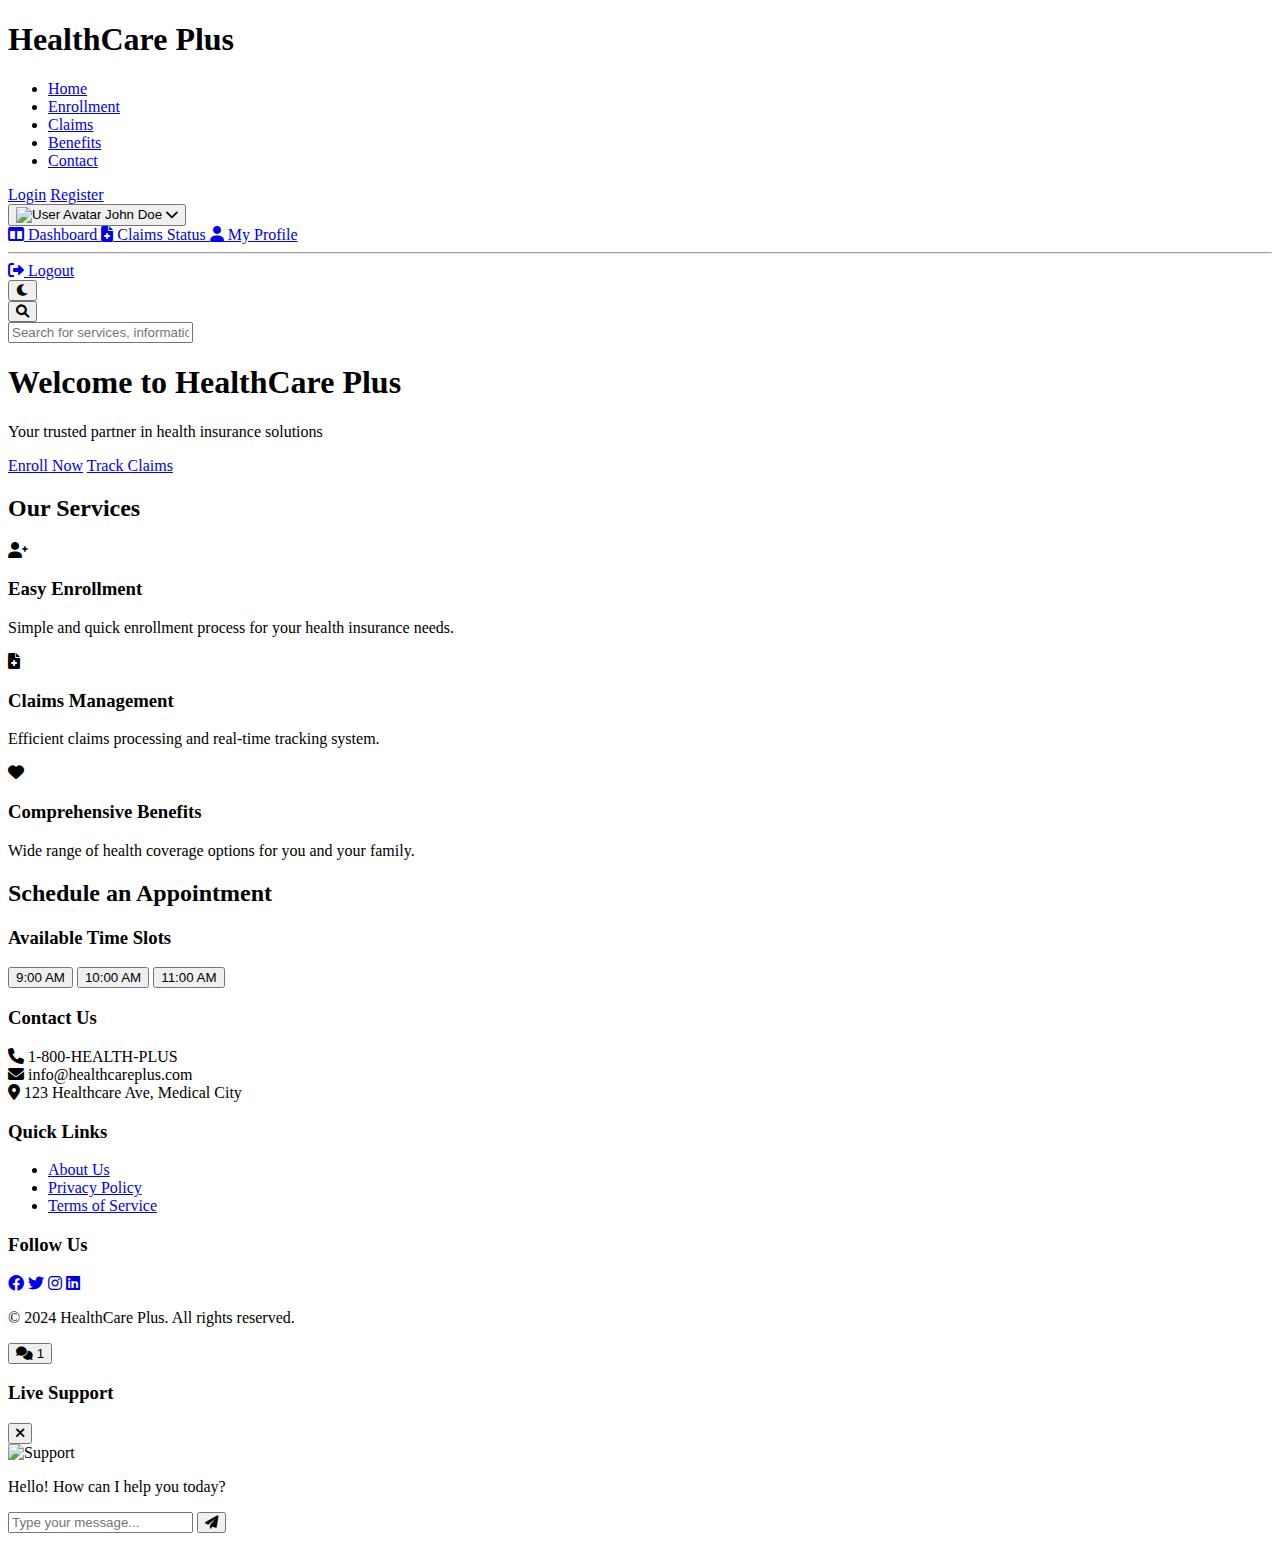
==== index.html @ 7451b247 "Create index.html" ====
<!DOCTYPE html>
<html lang="en">
<head>
    <meta charset="UTF-8">
    <meta name="viewport" content="width=device-width, initial-scale=1.0">
    <title>HealthCare Plus - Your Health, Our Priority</title>
    <link rel="stylesheet" href="css/style.css">
    <link rel="stylesheet" href="css/dark-mode.css">
    <link rel="stylesheet" href="https://cdnjs.cloudflare.com/ajax/libs/font-awesome/6.0.0/css/all.min.css">
</head>
<body>
    <!-- Header -->
    <header>
        <nav class="navbar">
            <div class="logo">
                <h1>HealthCare Plus</h1>
            </div>
            <div class="nav-links">
                <ul>
                    <li><a href="index.html" class="active">Home</a></li>
                    <li><a href="enrollment.html">Enrollment</a></li>
                    <li><a href="claims.html">Claims</a></li>
                    <li><a href="benefits.html">Benefits</a></li>
                    <li><a href="contact.html">Contact</a></li>
                </ul>
            </div>
            <div class="nav-buttons">
                <div class="auth-buttons">
                    <a href="login.html" class="btn-link">Login</a>
                    <a href="register.html" class="btn primary">Register</a>
                </div>
                <div class="user-profile">
                    <button class="profile-toggle">
                        <img src="images/default-avatar.png" alt="User Avatar" id="userAvatar">
                        <span id="userName">John Doe</span>
                        <i class="fas fa-chevron-down"></i>
                    </button>
                    <div class="profile-dropdown">
                        <a href="dashboard.html" class="profile-dropdown-item">
                            <i class="fas fa-columns"></i>
                            Dashboard
                        </a>
                        <a href="claims-status.html" class="profile-dropdown-item">
                            <i class="fas fa-file-medical"></i>
                            Claims Status
                        </a>
                        <a href="profile.html" class="profile-dropdown-item">
                            <i class="fas fa-user"></i>
                            My Profile
                        </a>
                        <hr>
                        <a href="#" class="profile-dropdown-item logout-btn">
                            <i class="fas fa-sign-out-alt"></i>
                            Logout
                        </a>
                    </div>
                </div>
                <button class="dark-mode-toggle">
                    <i class="fas fa-moon"></i>
                </button>
                <div class="hamburger">
                    <span></span>
                    <span></span>
                    <span></span>
                </div>
            </div>
            <div class="search-container">
                <button class="search-toggle">
                    <i class="fas fa-search"></i>
                </button>
                <div class="search-overlay">
                    <div class="search-box">
                        <input type="text" placeholder="Search for services, information...">
                        <div class="search-results">
                            <!-- Results will be populated dynamically -->
                        </div>
                    </div>
                </div>
            </div>
        </nav>
    </header>

    <!-- Hero Section -->
    <section class="hero">
        <div class="hero-content">
            <h1>Welcome to HealthCare Plus</h1>
            <p>Your trusted partner in health insurance solutions</p>
            <div class="cta-buttons">
                <a href="enrollment.html" class="btn primary">Enroll Now</a>
                <a href="claims.html" class="btn secondary">Track Claims</a>
            </div>
        </div>
    </section>

    <!-- Services Section -->
    <section class="services">
        <h2>Our Services</h2>
        <div class="service-grid">
            <div class="service-card">
                <i class="fas fa-user-plus"></i>
                <h3>Easy Enrollment</h3>
                <p>Simple and quick enrollment process for your health insurance needs.</p>
            </div>
            <div class="service-card">
                <i class="fas fa-file-medical"></i>
                <h3>Claims Management</h3>
                <p>Efficient claims processing and real-time tracking system.</p>
            </div>
            <div class="service-card">
                <i class="fas fa-heart"></i>
                <h3>Comprehensive Benefits</h3>
                <p>Wide range of health coverage options for you and your family.</p>
            </div>
        </div>
    </section>

    <!-- Appointment Scheduler -->
    <section class="appointment-scheduler">
        <div class="container">
            <h2>Schedule an Appointment</h2>
            <div class="calendar-widget">
                <!-- Calendar implementation -->
            </div>
            <div class="time-slots">
                <h3>Available Time Slots</h3>
                <div class="slot-grid">
                    <button class="time-slot">9:00 AM</button>
                    <button class="time-slot">10:00 AM</button>
                    <button class="time-slot">11:00 AM</button>
                    <!-- More time slots -->
                </div>
            </div>
        </div>
    </section>

    <!-- Footer -->
    <footer>
        <div class="footer-content">
            <div class="footer-section">
                <h3>Contact Us</h3>
                <p>
                    <i class="fas fa-phone"></i> 1-800-HEALTH-PLUS<br>
                    <i class="fas fa-envelope"></i> info@healthcareplus.com<br>
                    <i class="fas fa-location-dot"></i> 123 Healthcare Ave, Medical City
                </p>
            </div>
            <div class="footer-section">
                <h3>Quick Links</h3>
                <ul>
                    <li><a href="about.html">About Us</a></li>
                    <li><a href="privacy.html">Privacy Policy</a></li>
                    <li><a href="terms.html">Terms of Service</a></li>
                </ul>
            </div>
            <div class="footer-section">
                <h3>Follow Us</h3>
                <div class="social-links">
                    <a href="#"><i class="fab fa-facebook"></i></a>
                    <a href="#"><i class="fab fa-twitter"></i></a>
                    <a href="#"><i class="fab fa-instagram"></i></a>
                    <a href="#"><i class="fab fa-linkedin"></i></a>
                </div>
            </div>
        </div>
        <div class="footer-bottom">
            <p>&copy; 2024 HealthCare Plus. All rights reserved.</p>
        </div>
    </footer>

    <div class="chat-widget">
        <button class="chat-toggle">
            <i class="fas fa-comments"></i>
            <span class="notification-badge">1</span>
        </button>
        <div class="chat-box">
            <div class="chat-header">
                <h3>Live Support</h3>
                <button class="close-chat"><i class="fas fa-times"></i></button>
            </div>
            <div class="chat-messages">
                <div class="message support">
                    <img src="images/support-avatar.png" alt="Support">
                    <p>Hello! How can I help you today?</p>
                </div>
            </div>
            <div class="chat-input">
                <input type="text" placeholder="Type your message...">
                <button><i class="fas fa-paper-plane"></i></button>
            </div>
        </div>
    </div>

    <script src="js/main.js"></script>
    <script src="js/dark-mode.js"></script>
    <script src="js/hamburger.js"></script>
    <script src="js/notifications.js"></script>
    <script src="js/search.js"></script>
    <script src="js/appointment.js"></script>
    <script src="js/chat.js"></script>
</body>
</html>
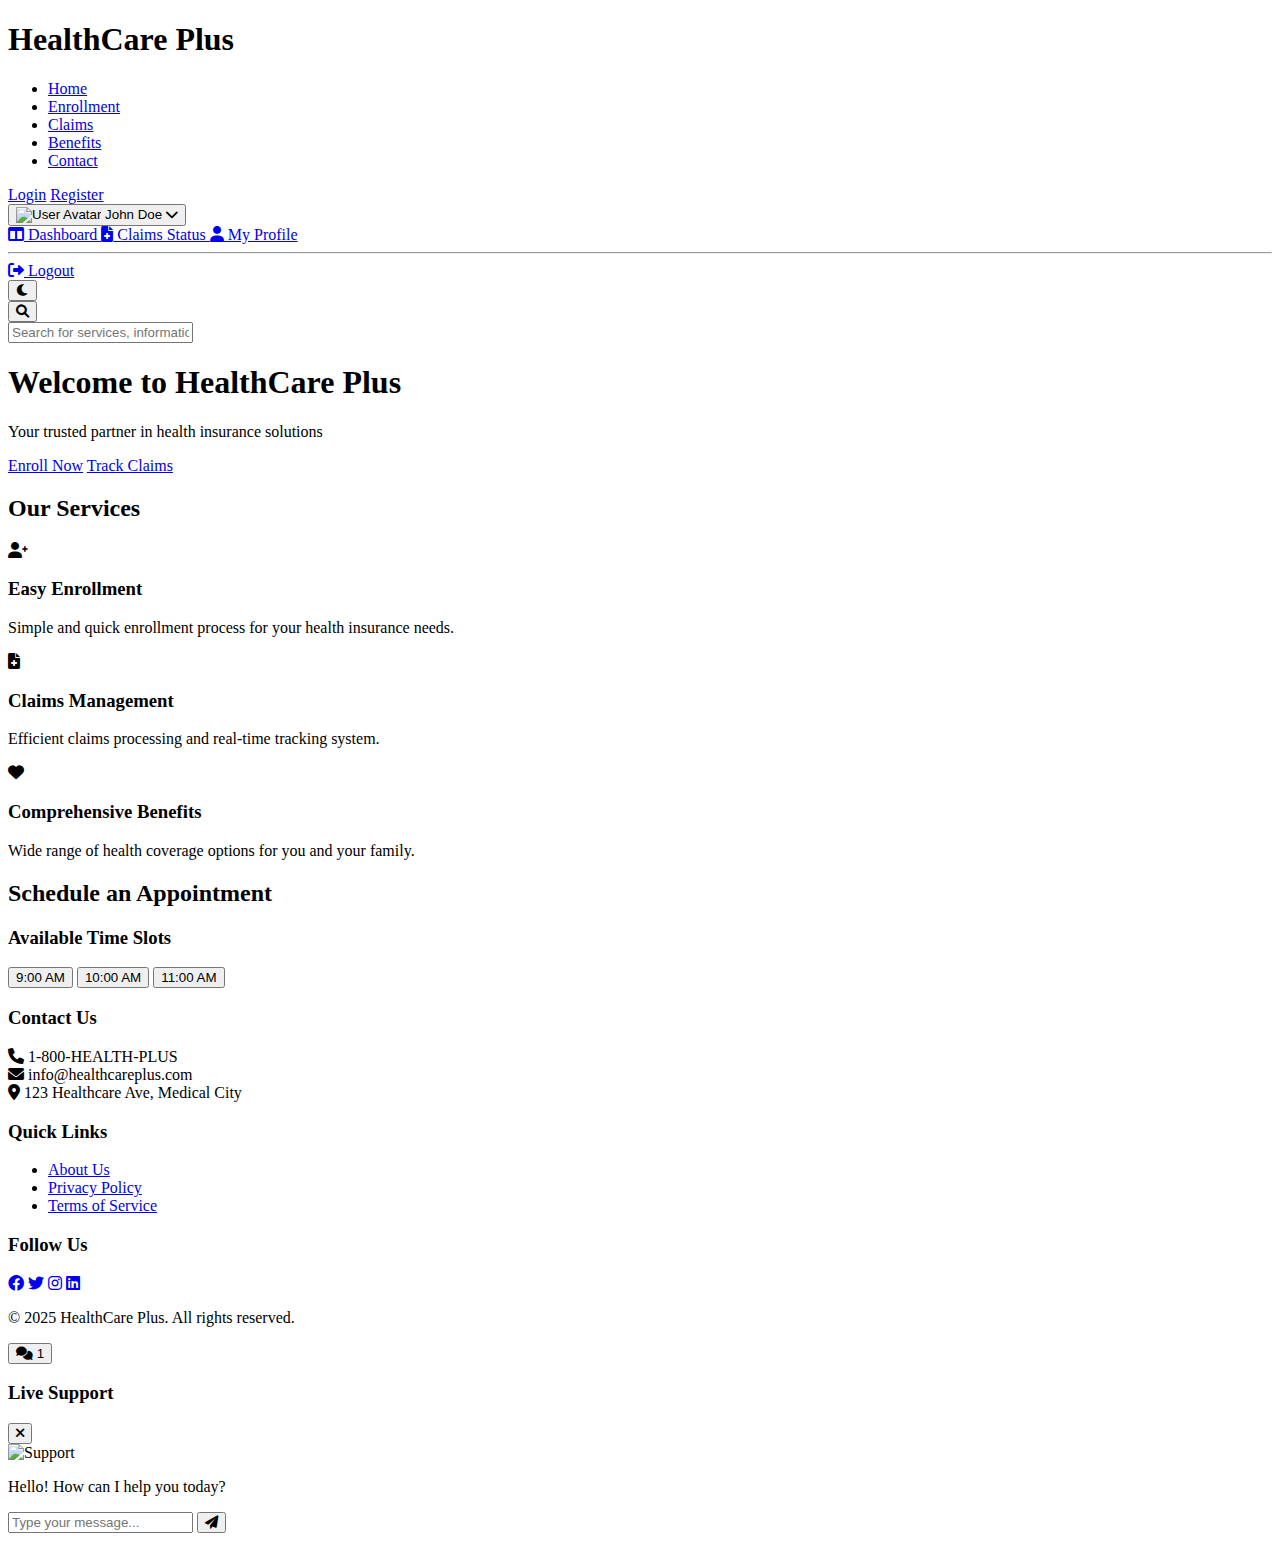
==== commit 50fed729: "Update index.html" ====
--- a/index.html
+++ b/index.html
@@ -4,8 +4,8 @@
     <meta charset="UTF-8">
     <meta name="viewport" content="width=device-width, initial-scale=1.0">
     <title>HealthCare Plus - Your Health, Our Priority</title>
-    <link rel="stylesheet" href="css/style.css">
-    <link rel="stylesheet" href="css/dark-mode.css">
+    <link rel="stylesheet" href="style.css">
+    <link rel="stylesheet" href="dark-mode.css">
     <link rel="stylesheet" href="https://cdnjs.cloudflare.com/ajax/libs/font-awesome/6.0.0/css/all.min.css">
 </head>
 <body>
@@ -163,7 +163,7 @@
             </div>
         </div>
         <div class="footer-bottom">
-            <p>&copy; 2024 HealthCare Plus. All rights reserved.</p>
+            <p>&copy; 2025 HealthCare Plus. All rights reserved.</p>
         </div>
     </footer>
 
@@ -190,12 +190,12 @@
         </div>
     </div>
 
-    <script src="js/main.js"></script>
-    <script src="js/dark-mode.js"></script>
-    <script src="js/hamburger.js"></script>
-    <script src="js/notifications.js"></script>
-    <script src="js/search.js"></script>
-    <script src="js/appointment.js"></script>
-    <script src="js/chat.js"></script>
+    <script src="main.js"></script>
+    <script src="dark-mode.js"></script>
+    <script src="hamburger.js"></script>
+    <script src="notifications.js"></script>
+    <script src="search.js"></script>
+    <script src="appointment.js"></script>
+    <script src="chat.js"></script>
 </body>
 </html> 
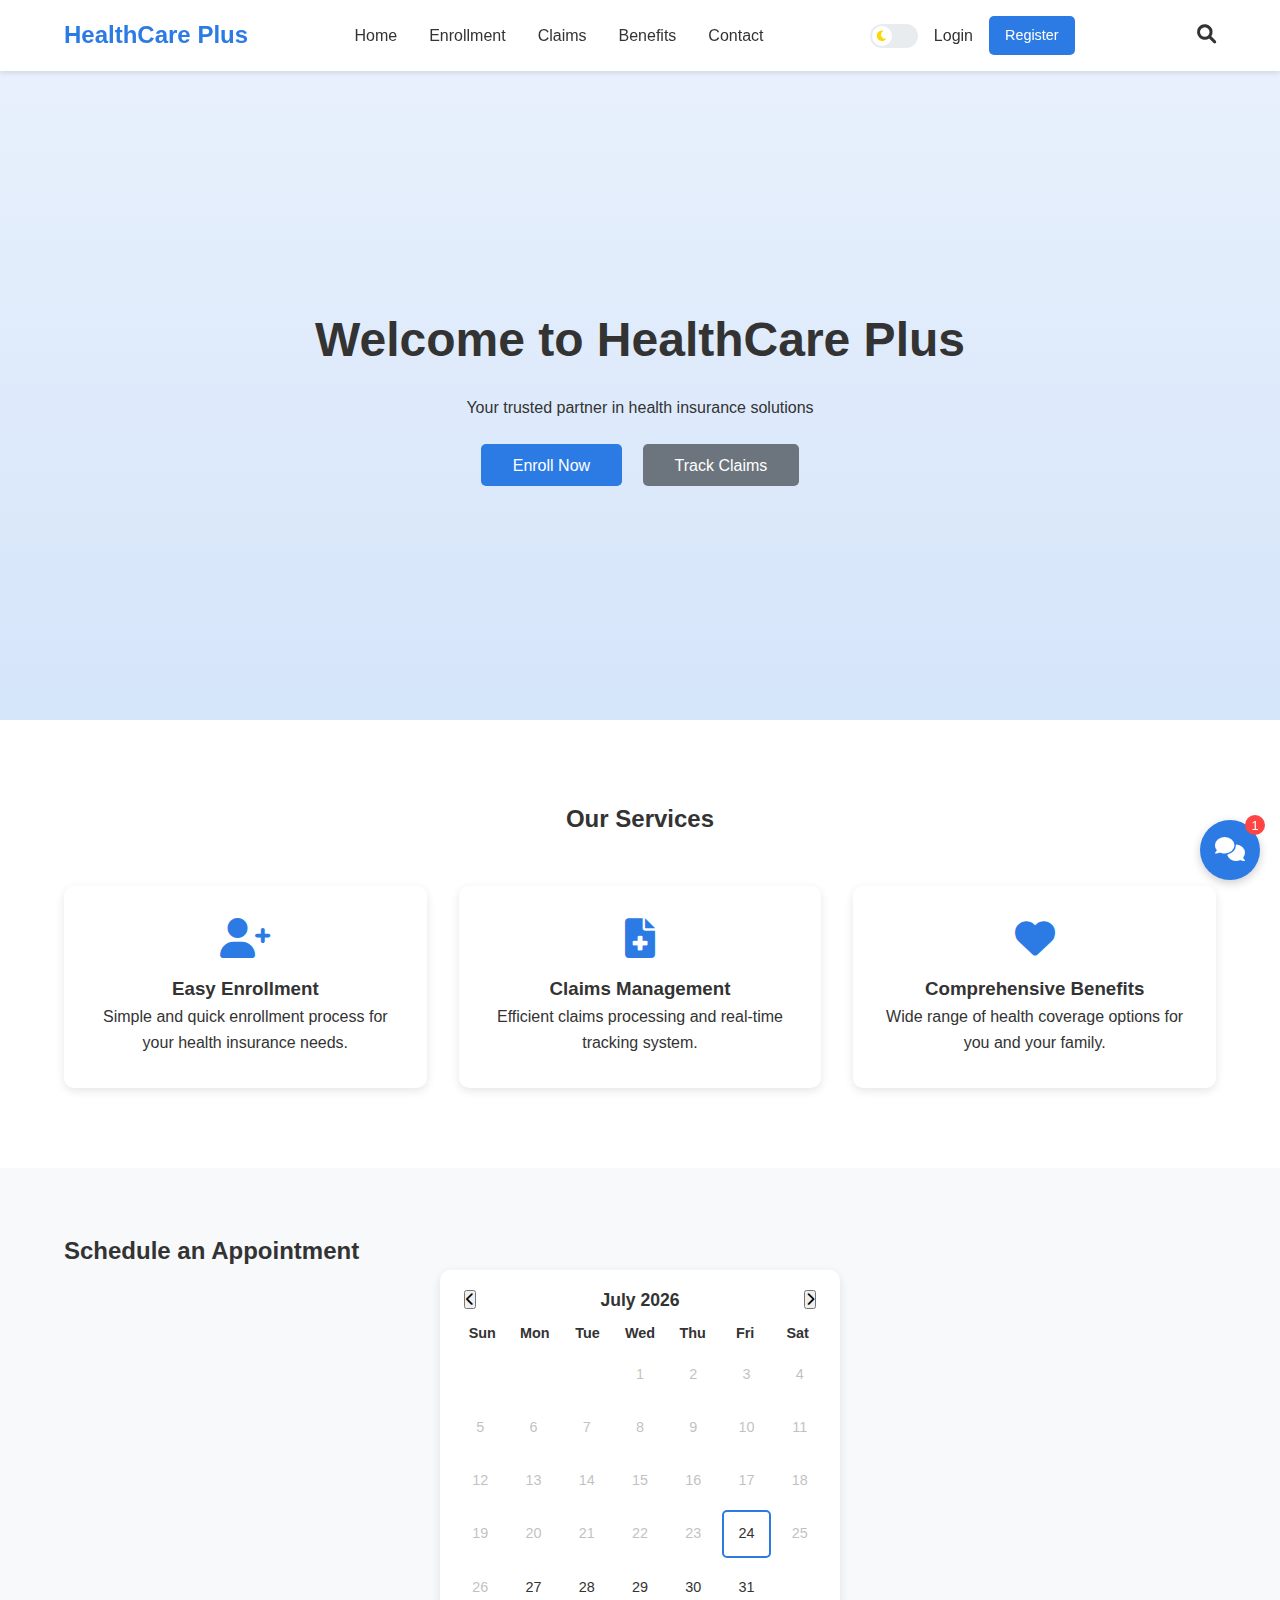
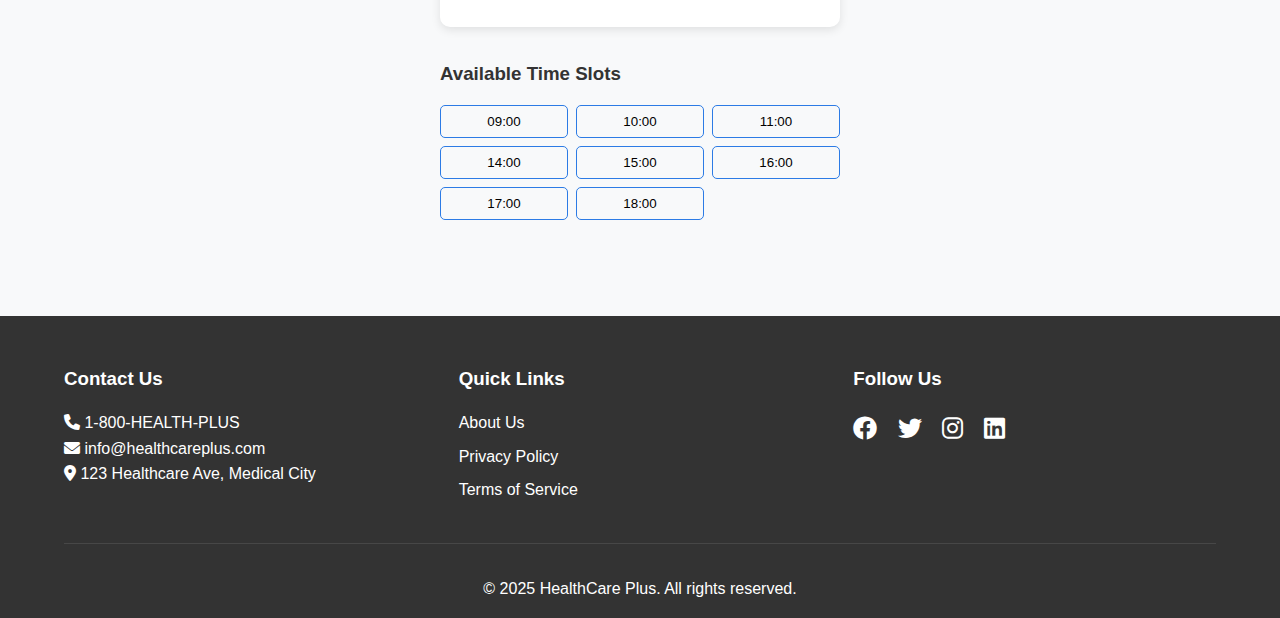
==== commit 9a9c8a93: "Update index.html" ====
--- a/index.html
+++ b/index.html
@@ -7,6 +7,8 @@
     <link rel="stylesheet" href="style.css">
     <link rel="stylesheet" href="dark-mode.css">
     <link rel="stylesheet" href="https://cdnjs.cloudflare.com/ajax/libs/font-awesome/6.0.0/css/all.min.css">
+    <script async src="https://pagead2.googlesyndication.com/pagead/js/adsbygoogle.js?client=ca-pub-5468363493773000"
+     crossorigin="anonymous"></script>
 </head>
 <body>
     <!-- Header -->
--- a/style.css
+++ b/style.css
@@ -0,0 +1,1944 @@
+/* Reset and Base Styles */
+* {
+    margin: 0;
+    padding: 0;
+    box-sizing: border-box;
+}
+
+:root {
+    --primary-color: #2c7be5;
+    --secondary-color: #6c757d;
+    --background-color: #ffffff;
+    --text-color: #333333;
+    --transition: all 0.3s ease;
+}
+
+body {
+    font-family: 'Segoe UI', Tahoma, Geneva, Verdana, sans-serif;
+    line-height: 1.6;
+    color: var(--text-color);
+    background-color: var(--background-color);
+    min-height: 100vh;
+    display: flex;
+    flex-direction: column;
+}
+
+main {
+    flex: 1;
+}
+
+/* Navigation Styles */
+.navbar {
+    display: flex;
+    justify-content: space-between;
+    align-items: center;
+    padding: 1rem 5%;
+    background-color: var(--background-color);
+    box-shadow: 0 2px 5px rgba(0,0,0,0.1);
+    position: fixed;
+    width: 100%;
+    top: 0;
+    z-index: 1000;
+}
+
+.logo h1 {
+    color: var(--primary-color);
+    font-size: 1.5rem;
+}
+
+.nav-links ul {
+    display: flex;
+    list-style: none;
+}
+
+.nav-links ul li {
+    margin: 0 1rem;
+}
+
+.nav-links ul li a {
+    text-decoration: none;
+    color: var(--text-color);
+    transition: var(--transition);
+}
+
+.nav-links ul li a:hover {
+    color: var(--primary-color);
+}
+
+/* Auth Button Styles */
+.nav-buttons {
+    display: flex;
+    align-items: center;
+    gap: 1rem;
+}
+
+.auth-buttons {
+    display: flex;
+    align-items: center;
+    gap: 1rem;
+    order: 2; /* Move auth buttons after dark mode toggle */
+}
+
+.dark-mode-toggle {
+    order: 1;
+}
+
+.hamburger {
+    order: 3;
+}
+
+.btn-link {
+    text-decoration: none;
+    color: var(--text-color);
+    transition: var(--transition);
+}
+
+.btn-link:hover {
+    color: var(--primary-color);
+}
+
+.auth-buttons .btn {
+    padding: 0.5rem 1rem;
+    font-size: 0.9rem;
+    margin: 0;
+}
+
+/* Hero Section */
+.hero {
+    height: 80vh;
+    display: flex;
+    align-items: center;
+    justify-content: center;
+    text-align: center;
+    background: linear-gradient(rgba(44, 123, 229, 0.1), rgba(44, 123, 229, 0.2));
+    padding-top: 60px;
+}
+
+.hero-content h1 {
+    font-size: 3rem;
+    margin-bottom: 1rem;
+}
+
+.cta-buttons {
+    margin-top: 2rem;
+}
+
+.btn {
+    padding: 0.8rem 2rem;
+    border-radius: 5px;
+    text-decoration: none;
+    margin: 0 0.5rem;
+    transition: var(--transition);
+    position: relative;
+    overflow: hidden;
+}
+
+.btn::before {
+    content: '';
+    position: absolute;
+    top: 50%;
+    left: 50%;
+    width: 0;
+    height: 0;
+    background: rgba(255, 255, 255, 0.2);
+    border-radius: 50%;
+    transform: translate(-50%, -50%);
+    transition: width 0.6s ease, height 0.6s ease;
+}
+
+.btn:hover {
+    transform: translateY(-2px);
+}
+
+.btn:hover::before {
+    width: 300px;
+    height: 300px;
+}
+
+.btn:active {
+    transform: translateY(1px);
+}
+
+.primary {
+    background-color: var(--primary-color);
+    color: white;
+}
+
+.secondary {
+    background-color: var(--secondary-color);
+    color: white;
+}
+
+/* Services Section */
+.services {
+    padding: 5rem 5%;
+}
+
+.services h2 {
+    text-align: center;
+    margin-bottom: 3rem;
+}
+
+.service-grid {
+    display: grid;
+    grid-template-columns: repeat(auto-fit, minmax(250px, 1fr));
+    gap: 2rem;
+}
+
+.service-card {
+    padding: 2rem;
+    text-align: center;
+    background-color: white;
+    border-radius: 10px;
+    box-shadow: 0 3px 10px rgba(0,0,0,0.1);
+    transition: transform 0.3s ease, box-shadow 0.3s ease;
+}
+
+.service-card:hover {
+    transform: translateY(-10px);
+    box-shadow: 0 5px 20px rgba(0,0,0,0.15);
+}
+
+.service-card i {
+    font-size: 2.5rem;
+    color: var(--primary-color);
+    margin-bottom: 1rem;
+    transition: transform 0.3s ease;
+}
+
+.service-card:hover i {
+    transform: scale(1.2);
+}
+
+/* Footer Styles */
+footer {
+    background-color: #333;
+    color: white;
+    padding: 3rem 5% 1rem;
+    margin-top: auto;
+}
+
+.footer-content {
+    display: grid;
+    grid-template-columns: repeat(auto-fit, minmax(250px, 1fr));
+    gap: 2rem;
+    margin-bottom: 2rem;
+}
+
+.footer-section h3 {
+    margin-bottom: 1rem;
+}
+
+.footer-section ul {
+    list-style: none;
+}
+
+.footer-section ul li {
+    margin-bottom: 0.5rem;
+}
+
+.footer-section a {
+    color: white;
+    text-decoration: none;
+}
+
+.social-links a {
+    margin-right: 1rem;
+    font-size: 1.5rem;
+}
+
+.footer-bottom {
+    text-align: center;
+    padding-top: 2rem;
+    border-top: 1px solid rgba(255,255,255,0.1);
+}
+
+/* Responsive Design */
+@media (max-width: 768px) {
+    .nav-links {
+        display: none;
+    }
+    
+    .hamburger {
+        display: block;
+    }
+    
+    .hero-content h1 {
+        font-size: 2rem;
+    }
+
+    .auth-buttons {
+        margin-right: 0.5rem;
+    }
+    
+    .auth-buttons .btn {
+        padding: 0.4rem 0.8rem;
+        font-size: 0.8rem;
+    }
+}
+
+/* Enrollment Page Styles */
+.enrollment-section {
+    min-height: calc(100vh - 300px);
+    padding: 120px 5% 60px;
+}
+
+.container {
+    max-width: 1200px;
+    margin: 0 auto;
+}
+
+.enrollment-steps {
+    display: grid;
+    grid-template-columns: repeat(auto-fit, minmax(250px, 1fr));
+    gap: 2rem;
+    margin: 3rem 0;
+}
+
+.step {
+    text-align: center;
+    padding: 2rem;
+    background: var(--background-color);
+    border-radius: 10px;
+    box-shadow: 0 3px 10px rgba(0,0,0,0.1);
+}
+
+.step-number {
+    width: 40px;
+    height: 40px;
+    background: var(--primary-color);
+    color: white;
+    border-radius: 50%;
+    display: flex;
+    align-items: center;
+    justify-content: center;
+    margin: 0 auto 1rem;
+    font-weight: bold;
+}
+
+.enrollment-form {
+    max-width: 600px;
+    margin: 0 auto;
+    padding: 2rem;
+    background: var(--background-color);
+    border-radius: 10px;
+    box-shadow: 0 3px 10px rgba(0,0,0,0.1);
+}
+
+.form-group {
+    margin-bottom: 1.5rem;
+}
+
+.form-group label {
+    display: block;
+    margin-bottom: 0.5rem;
+    font-weight: 500;
+}
+
+.form-group input,
+.form-group select {
+    width: 100%;
+    padding: 0.8rem;
+    border: 1px solid #ddd;
+    border-radius: 5px;
+    font-size: 1rem;
+    background-color: var(--background-color);
+    color: var(--text-color);
+}
+
+/* Dark mode specific styles for form elements */
+body.dark-mode .form-group input,
+body.dark-mode .form-group select {
+    border-color: #444;
+    background-color: #333;
+}
+
+@media (max-width: 768px) {
+    .enrollment-section {
+        padding: 100px 5% 40px;
+    }
+    
+    .enrollment-form {
+        padding: 1.5rem;
+    }
+}
+
+/* Claims Page Styles */
+.claims-section {
+    min-height: calc(100vh - 300px);
+    padding: 120px 5% 60px;
+    background: linear-gradient(rgba(44, 123, 229, 0.05), rgba(44, 123, 229, 0.1));
+}
+
+.claims-tabs {
+    display: flex;
+    justify-content: center;
+    gap: 1rem;
+    margin: 2rem 0;
+}
+
+.tab-btn {
+    padding: 0.8rem 2rem;
+    border: none;
+    background: var(--background-color);
+    color: var(--text-color);
+    border-radius: 5px;
+    cursor: pointer;
+    font-size: 1rem;
+    transition: var(--transition);
+}
+
+.tab-btn.active {
+    background: var(--primary-color);
+    color: white;
+}
+
+.tab-content {
+    display: none;
+}
+
+.tab-content.active {
+    display: block;
+}
+
+.claims-form-container {
+    max-width: 800px;
+    margin: 2rem auto;
+    padding: 2rem;
+    background: var(--background-color);
+    border-radius: 10px;
+    box-shadow: 0 3px 15px rgba(0,0,0,0.1);
+}
+
+.claims-form {
+    display: grid;
+    gap: 1.5rem;
+}
+
+.form-group {
+    display: flex;
+    flex-direction: column;
+    gap: 0.5rem;
+}
+
+.form-group label {
+    font-weight: 500;
+    color: var(--text-color);
+}
+
+.claims-form input,
+.claims-form select,
+.claims-form textarea {
+    padding: 0.8rem;
+    border: 1px solid #ddd;
+    border-radius: 5px;
+    font-size: 1rem;
+    transition: border-color 0.3s ease;
+    background: var(--background-color);
+    color: var(--text-color);
+}
+
+.claims-form input:focus,
+.claims-form select:focus,
+.claims-form textarea:focus {
+    outline: none;
+    border-color: var(--primary-color);
+}
+
+.file-hint {
+    font-size: 0.9rem;
+    color: var(--secondary-color);
+    margin-top: 0.5rem;
+}
+
+.search-claims {
+    display: flex;
+    gap: 1rem;
+    margin-bottom: 2rem;
+}
+
+.search-claims input {
+    flex: 1;
+    padding: 0.8rem;
+    border: 1px solid #ddd;
+    border-radius: 5px;
+    font-size: 1rem;
+}
+
+.claims-list {
+    display: grid;
+    gap: 1rem;
+}
+
+.claim-card {
+    background: var(--background-color);
+    padding: 1.5rem;
+    border-radius: 10px;
+    box-shadow: 0 3px 10px rgba(0,0,0,0.1);
+}
+
+.claim-header {
+    display: flex;
+    justify-content: space-between;
+    align-items: center;
+    margin-bottom: 1rem;
+}
+
+.status {
+    padding: 0.3rem 0.8rem;
+    border-radius: 20px;
+    font-size: 0.9rem;
+}
+
+.status.pending {
+    background: #ffd700;
+    color: #000;
+}
+
+.status.approved {
+    background: #4caf50;
+    color: white;
+}
+
+.status.rejected {
+    background: #f44336;
+    color: white;
+}
+
+.claim-details {
+    margin-bottom: 1rem;
+}
+
+.claim-details p {
+    margin-bottom: 0.5rem;
+}
+
+/* Dark mode specific styles */
+body.dark-mode .tab-btn {
+    background: #333;
+}
+
+body.dark-mode .tab-btn.active {
+    background: var(--primary-color);
+}
+
+body.dark-mode textarea {
+    border-color: #444;
+    background-color: #333;
+}
+
+body.dark-mode .search-claims input {
+    border-color: #444;
+    background-color: #333;
+    color: var(--text-color);
+}
+
+/* Benefits Page Styles */
+.benefits-section {
+    min-height: calc(100vh - 300px);
+    padding: 120px 5% 60px;
+}
+
+.section-description {
+    text-align: center;
+    max-width: 800px;
+    margin: 1rem auto 3rem;
+    color: var(--text-color);
+}
+
+.plan-comparison {
+    display: grid;
+    grid-template-columns: repeat(auto-fit, minmax(280px, 1fr));
+    gap: 2rem;
+    margin: 3rem 0;
+}
+
+.plan-card {
+    background: var(--background-color);
+    border-radius: 10px;
+    padding: 2rem;
+    text-align: center;
+    box-shadow: 0 3px 10px rgba(0,0,0,0.1);
+    position: relative;
+    transition: var(--transition);
+}
+
+.plan-card:hover {
+    transform: translateY(-5px);
+}
+
+.plan-card.featured {
+    border: 2px solid var(--primary-color);
+    transform: scale(1.05);
+}
+
+.featured-tag {
+    position: absolute;
+    top: -15px;
+    right: 20px;
+    background: var(--primary-color);
+    color: white;
+    padding: 0.5rem 1rem;
+    border-radius: 20px;
+    font-size: 0.9rem;
+}
+
+.plan-header {
+    margin-bottom: 2rem;
+}
+
+.price {
+    margin: 1rem 0;
+}
+
+.price .amount {
+    font-size: 2.5rem;
+    font-weight: bold;
+    color: var(--primary-color);
+}
+
+.price .period {
+    color: var(--secondary-color);
+}
+
+.plan-features ul {
+    list-style: none;
+    margin-bottom: 2rem;
+}
+
+.plan-features li {
+    margin: 1rem 0;
+    display: flex;
+    align-items: center;
+    justify-content: center;
+    gap: 0.5rem;
+}
+
+.plan-features i {
+    color: var(--primary-color);
+}
+
+.not-included {
+    color: var(--secondary-color);
+}
+
+.not-included i {
+    color: var(--secondary-color);
+}
+
+.additional-benefits {
+    margin-top: 4rem;
+}
+
+.additional-benefits h2 {
+    text-align: center;
+    margin-bottom: 2rem;
+}
+
+.benefits-grid {
+    display: grid;
+    grid-template-columns: repeat(auto-fit, minmax(250px, 1fr));
+    gap: 2rem;
+}
+
+.benefit-card {
+    background: var(--background-color);
+    padding: 2rem;
+    border-radius: 10px;
+    text-align: center;
+    box-shadow: 0 3px 10px rgba(0,0,0,0.1);
+    transition: var(--transition);
+}
+
+.benefit-card:hover {
+    transform: translateY(-5px);
+}
+
+.benefit-card i {
+    font-size: 2.5rem;
+    color: var(--primary-color);
+    margin-bottom: 1rem;
+}
+
+/* Dark mode specific styles */
+body.dark-mode .plan-card {
+    background: #242424;
+}
+
+body.dark-mode .benefit-card {
+    background: #242424;
+}
+
+@media (max-width: 768px) {
+    .plan-card.featured {
+        transform: none;
+    }
+    
+    .featured-tag {
+        position: static;
+        display: inline-block;
+        margin-bottom: 1rem;
+    }
+}
+
+/* Contact Page Styles */
+.contact-section {
+    min-height: calc(100vh - 300px);
+    padding: 120px 5% 60px;
+}
+
+.contact-grid {
+    display: grid;
+    grid-template-columns: 1fr 2fr;
+    gap: 3rem;
+    margin: 3rem 0;
+}
+
+.contact-info {
+    display: grid;
+    gap: 2rem;
+}
+
+.info-card {
+    background: var(--background-color);
+    padding: 2rem;
+    border-radius: 10px;
+    box-shadow: 0 3px 10px rgba(0,0,0,0.1);
+    text-align: center;
+    transition: var(--transition);
+}
+
+.info-card:hover {
+    transform: translateY(-5px);
+}
+
+.info-card i {
+    font-size: 2.5rem;
+    color: var(--primary-color);
+    margin-bottom: 1rem;
+}
+
+.info-card h3 {
+    margin-bottom: 1rem;
+}
+
+.contact-form {
+    background: var(--background-color);
+    padding: 2rem;
+    border-radius: 10px;
+    box-shadow: 0 3px 10px rgba(0,0,0,0.1);
+}
+
+.faq-section {
+    margin-top: 4rem;
+}
+
+.faq-section h2 {
+    text-align: center;
+    margin-bottom: 2rem;
+}
+
+.faq-grid {
+    display: grid;
+    grid-template-columns: repeat(auto-fit, minmax(300px, 1fr));
+    gap: 2rem;
+}
+
+.faq-item {
+    background: var(--background-color);
+    padding: 2rem;
+    border-radius: 10px;
+    box-shadow: 0 3px 10px rgba(0,0,0,0.1);
+}
+
+.faq-item h3 {
+    color: var(--primary-color);
+    margin-bottom: 1rem;
+}
+
+/* Dark mode specific styles */
+body.dark-mode .info-card,
+body.dark-mode .contact-form,
+body.dark-mode .faq-item {
+    background: #242424;
+}
+
+@media (max-width: 768px) {
+    .contact-grid {
+        grid-template-columns: 1fr;
+    }
+}
+
+/* Search Styles */
+.search-container {
+    position: relative;
+    margin-left: 1rem;
+}
+
+.search-toggle {
+    background: none;
+    border: none;
+    color: var(--text-color);
+    font-size: 1.2rem;
+    cursor: pointer;
+    transition: transform 0.3s ease;
+}
+
+.search-toggle:hover {
+    transform: scale(1.1);
+}
+
+.search-overlay {
+    display: none;
+    position: fixed;
+    top: 0;
+    left: 0;
+    width: 100%;
+    height: 100%;
+    background: rgba(0, 0, 0, 0.8);
+    z-index: 1000;
+    opacity: 0;
+    visibility: hidden;
+    transition: opacity 0.3s ease, visibility 0.3s ease;
+}
+
+.search-overlay.active {
+    display: flex;
+    justify-content: center;
+    align-items: flex-start;
+    padding-top: 100px;
+    opacity: 1;
+    visibility: visible;
+}
+
+.search-box {
+    width: 80%;
+    max-width: 600px;
+    background: var(--background-color);
+    padding: 2rem;
+    border-radius: 10px;
+    transform: translateY(-20px);
+    transition: transform 0.3s ease;
+}
+
+.search-box input {
+    width: 100%;
+    padding: 1rem;
+    border: 1px solid #ddd;
+    border-radius: 5px;
+    font-size: 1.1rem;
+}
+
+/* Chat Widget Styles */
+.chat-widget {
+    position: fixed;
+    bottom: 20px;
+    right: 20px;
+    z-index: 1000;
+    transition: transform 0.3s ease;
+}
+
+.chat-toggle {
+    width: 60px;
+    height: 60px;
+    border-radius: 50%;
+    background: var(--primary-color);
+    border: none;
+    color: white;
+    font-size: 1.5rem;
+    cursor: pointer;
+    position: relative;
+    box-shadow: 0 3px 10px rgba(0,0,0,0.2);
+    transform: scale(1);
+    transition: transform 0.3s ease, background-color 0.3s ease;
+}
+
+.chat-toggle:hover {
+    transform: scale(1.1);
+    background-color: var(--primary-color-dark);
+}
+
+.notification-badge {
+    position: absolute;
+    top: -5px;
+    right: -5px;
+    background: #ff4444;
+    color: white;
+    border-radius: 50%;
+    width: 20px;
+    height: 20px;
+    font-size: 0.8rem;
+    display: flex;
+    align-items: center;
+    justify-content: center;
+    animation: pulse 2s infinite;
+}
+
+@keyframes pulse {
+    0% {
+        transform: scale(1);
+    }
+    50% {
+        transform: scale(1.2);
+    }
+    100% {
+        transform: scale(1);
+    }
+}
+
+.chat-box {
+    display: none;
+    position: absolute;
+    bottom: 70px;
+    right: 0;
+    width: 300px;
+    background: var(--background-color);
+    border-radius: 10px;
+    box-shadow: 0 3px 15px rgba(0,0,0,0.2);
+    transform: scale(0);
+    opacity: 0;
+    transform-origin: bottom right;
+    transition: transform 0.3s ease, opacity 0.3s ease;
+}
+
+.chat-box.active {
+    display: block;
+    transform: scale(1);
+    opacity: 1;
+}
+
+.chat-header {
+    padding: 1rem;
+    background: var(--primary-color);
+    color: white;
+    border-radius: 10px 10px 0 0;
+    display: flex;
+    justify-content: space-between;
+    align-items: center;
+}
+
+.chat-messages {
+    height: 300px;
+    padding: 1rem;
+    overflow-y: auto;
+}
+
+.message {
+    display: flex;
+    align-items: flex-start;
+    margin-bottom: 1rem;
+    animation: slideIn 0.3s ease;
+}
+
+@keyframes slideIn {
+    from {
+        opacity: 0;
+        transform: translateY(20px);
+    }
+    to {
+        opacity: 1;
+        transform: translateY(0);
+    }
+}
+
+.message img {
+    width: 30px;
+    height: 30px;
+    border-radius: 50%;
+    margin-right: 10px;
+}
+
+.message p {
+    background: #f0f0f0;
+    padding: 0.5rem 1rem;
+    border-radius: 15px;
+    max-width: 80%;
+}
+
+.chat-input {
+    padding: 1rem;
+    border-top: 1px solid #ddd;
+    display: flex;
+    gap: 0.5rem;
+}
+
+.chat-input input {
+    flex: 1;
+    padding: 0.5rem;
+    border: 1px solid #ddd;
+    border-radius: 20px;
+}
+
+.chat-input button {
+    background: var(--primary-color);
+    color: white;
+    border: none;
+    border-radius: 50%;
+    width: 35px;
+    height: 35px;
+    cursor: pointer;
+}
+
+/* Appointment Scheduler Styles */
+.appointment-scheduler {
+    padding: 4rem 5%;
+    background: #f8f9fa;
+}
+
+.calendar-widget {
+    background: var(--background-color);
+    border-radius: 10px;
+    padding: 1rem;
+    box-shadow: 0 3px 10px rgba(0,0,0,0.1);
+    margin-bottom: 2rem;
+    max-width: 400px;
+    margin-left: auto;
+    margin-right: auto;
+}
+
+.calendar-header {
+    display: flex;
+    justify-content: space-between;
+    align-items: center;
+    margin-bottom: 0.5rem;
+    padding: 0 0.5rem;
+}
+
+.calendar-header h3 {
+    font-size: 1.1rem;
+}
+
+.calendar-days {
+    display: grid;
+    grid-template-columns: repeat(7, 1fr);
+    text-align: center;
+    font-weight: bold;
+    margin-bottom: 0.3rem;
+    font-size: 0.9rem;
+}
+
+.calendar-grid {
+    display: grid;
+    grid-template-columns: repeat(7, 1fr);
+    gap: 0.3rem;
+}
+
+.calendar-day {
+    aspect-ratio: 1;
+    display: flex;
+    align-items: center;
+    justify-content: center;
+    cursor: pointer;
+    border-radius: 5px;
+    transition: var(--transition);
+    font-size: 0.9rem;
+    padding: 0.5rem;
+}
+
+.calendar-day:not(.disabled):hover {
+    background: var(--primary-color);
+    color: white;
+}
+
+.calendar-day.selected {
+    background: var(--primary-color);
+    color: white;
+}
+
+.calendar-day.disabled {
+    opacity: 0.3;
+    cursor: not-allowed;
+}
+
+.calendar-day.today {
+    border: 2px solid var(--primary-color);
+}
+
+/* Time slots styling */
+.time-slots {
+    max-width: 400px;
+    margin: 2rem auto;
+}
+
+.slot-grid {
+    display: grid;
+    grid-template-columns: repeat(auto-fill, minmax(100px, 1fr));
+    gap: 0.5rem;
+    margin-top: 1rem;
+}
+
+.time-slot {
+    padding: 0.5rem;
+    border: 1px solid var(--primary-color);
+    border-radius: 5px;
+    background: none;
+    cursor: pointer;
+    transition: var(--transition);
+}
+
+.time-slot:hover {
+    background: var(--primary-color);
+    color: white;
+}
+
+.time-slot.active {
+    background: var(--primary-color);
+    color: white;
+}
+
+/* Notification Styles */
+.notification-container {
+    position: fixed;
+    top: 20px;
+    right: 20px;
+    z-index: 1000;
+}
+
+.notification {
+    background: white;
+    padding: 1rem;
+    margin-bottom: 10px;
+    border-radius: 5px;
+    box-shadow: 0 3px 10px rgba(0,0,0,0.2);
+    display: flex;
+    justify-content: space-between;
+    align-items: center;
+    min-width: 300px;
+}
+
+.notification.info {
+    border-left: 4px solid var(--primary-color);
+}
+
+.notification.success {
+    border-left: 4px solid #28a745;
+}
+
+.notification.warning {
+    border-left: 4px solid #ffc107;
+}
+
+.notification.error {
+    border-left: 4px solid #dc3545;
+}
+
+.close-notification {
+    background: none;
+    border: none;
+    font-size: 1.2rem;
+    cursor: pointer;
+    color: #666;
+}
+
+/* File Upload Preview Styles */
+.file-preview {
+    display: flex;
+    align-items: center;
+    gap: 1rem;
+    padding: 1rem;
+    background: #f8f9fa;
+    border-radius: 5px;
+    margin-bottom: 0.5rem;
+}
+
+.file-preview img {
+    width: 50px;
+    height: 50px;
+    object-fit: cover;
+    border-radius: 5px;
+}
+
+.file-preview i {
+    font-size: 2rem;
+    color: var(--primary-color);
+}
+
+.file-preview p {
+    flex: 1;
+    margin: 0;
+}
+
+.remove-file {
+    background: none;
+    border: none;
+    color: #dc3545;
+    font-size: 1.2rem;
+    cursor: pointer;
+}
+
+/* Dark Mode Adjustments */
+body.dark-mode .search-box,
+body.dark-mode .chat-box,
+body.dark-mode .calendar-widget {
+    background: #242424;
+}
+
+body.dark-mode .message p {
+    background: #333;
+    color: white;
+}
+
+body.dark-mode .chat-input input {
+    background: #333;
+    border-color: #444;
+    color: white;
+}
+
+body.dark-mode .time-slot {
+    background: #242424;
+}
+
+body.dark-mode .notification {
+    background: #242424;
+    color: white;
+}
+
+/* Responsive Adjustments */
+@media (max-width: 768px) {
+    .chat-box {
+        width: 280px;
+        right: -10px;
+    }
+
+    .notification {
+        min-width: 250px;
+    }
+
+    .search-box {
+        width: 90%;
+        padding: 1rem;
+    }
+}
+
+/* About Page Styles */
+.about-section {
+    min-height: calc(100vh - 300px);
+    padding: 120px 5% 60px;
+}
+
+.about-content {
+    max-width: 1200px;
+    margin: 0 auto;
+}
+
+.about-image {
+    margin-bottom: 3rem;
+    text-align: center;
+}
+
+.about-image img {
+    max-width: 100%;
+    border-radius: 10px;
+    box-shadow: 0 3px 15px rgba(0,0,0,0.1);
+}
+
+.mission-vision {
+    display: grid;
+    grid-template-columns: repeat(auto-fit, minmax(300px, 1fr));
+    gap: 2rem;
+    margin-bottom: 4rem;
+}
+
+.mission, .vision {
+    padding: 2rem;
+    background: var(--background-color);
+    border-radius: 10px;
+    box-shadow: 0 3px 10px rgba(0,0,0,0.1);
+}
+
+.values-grid {
+    display: grid;
+    grid-template-columns: repeat(auto-fit, minmax(250px, 1fr));
+    gap: 2rem;
+    margin: 2rem 0;
+}
+
+.value-card {
+    text-align: center;
+    padding: 2rem;
+    background: var(--background-color);
+    border-radius: 10px;
+    box-shadow: 0 3px 10px rgba(0,0,0,0.1);
+    transition: transform 0.3s ease;
+}
+
+.value-card:hover {
+    transform: translateY(-5px);
+}
+
+.timeline {
+    margin: 3rem 0;
+    position: relative;
+}
+
+.timeline::before {
+    content: '';
+    position: absolute;
+    left: 50%;
+    transform: translateX(-50%);
+    width: 2px;
+    height: 100%;
+    background: var(--primary-color);
+}
+
+.timeline-item {
+    margin-bottom: 2rem;
+    position: relative;
+    padding-left: 50%;
+}
+
+.timeline-item:nth-child(even) {
+    padding-left: 0;
+    padding-right: 50%;
+}
+
+.year {
+    position: absolute;
+    left: 50%;
+    transform: translateX(-50%);
+    background: var(--primary-color);
+    color: white;
+    padding: 0.5rem 1rem;
+    border-radius: 20px;
+}
+
+/* Privacy Policy and Terms Styles */
+.privacy-section,
+.terms-section {
+    min-height: calc(100vh - 300px);
+    padding: 120px 5% 60px;
+}
+
+.policy-content,
+.terms-content {
+    max-width: 800px;
+    margin: 0 auto;
+}
+
+.last-updated {
+    color: var(--secondary-color);
+    margin-bottom: 2rem;
+}
+
+.policy-section,
+.terms-section {
+    margin-bottom: 3rem;
+}
+
+.policy-section h2,
+.terms-section h2 {
+    color: var(--primary-color);
+    margin-bottom: 1rem;
+}
+
+.policy-section ul,
+.terms-section ul {
+    list-style: disc;
+    margin-left: 2rem;
+    margin-top: 1rem;
+}
+
+.policy-section li,
+.terms-section li {
+    margin-bottom: 0.5rem;
+}
+
+/* Enhanced Chat Styles */
+.chat-box {
+    transform-origin: bottom right;
+    transition: transform 0.3s ease, opacity 0.3s ease;
+    opacity: 0;
+    transform: scale(0.8);
+}
+
+.chat-box.active {
+    opacity: 1;
+    transform: scale(1);
+}
+
+.message {
+    animation: slideIn 0.3s ease;
+}
+
+.time {
+    font-size: 0.8rem;
+    color: var(--secondary-color);
+    margin-top: 0.2rem;
+}
+
+/* Enhanced Search Styles */
+.search-result-item {
+    display: flex;
+    align-items: center;
+    gap: 1rem;
+    padding: 0.8rem;
+    text-decoration: none;
+    color: var(--text-color);
+    transition: var(--transition);
+}
+
+.search-result-item:hover {
+    background: rgba(0,0,0,0.05);
+}
+
+.no-results {
+    text-align: center;
+    padding: 1rem;
+    color: var(--secondary-color);
+}
+
+/* Dark Mode Toggle Styles */
+.dark-mode-toggle {
+    background: none;
+    border: none;
+    cursor: pointer;
+    width: 48px;
+    height: 24px;
+    border-radius: 12px; /* Make it pill-shaped */
+    background-color: #e9ecef;
+    position: relative;
+    transition: background-color 0.3s ease;
+    padding: 2px;
+}
+
+.dark-mode-toggle i {
+    position: absolute;
+    top: 2px;
+    left: 2px;
+    width: 20px;
+    height: 20px;
+    background-color: white;
+    border-radius: 50%;
+    display: flex;
+    align-items: center;
+    justify-content: center;
+    font-size: 12px;
+    color: #ffd700;
+    transition: transform 0.3s ease, color 0.3s ease;
+}
+
+/* Dark mode active state */
+body.dark-mode .dark-mode-toggle {
+    background-color: #4a5568;
+}
+
+body.dark-mode .dark-mode-toggle i {
+    transform: translateX(24px);
+    color: #6c757d;
+}
+
+/* Hover effect */
+.dark-mode-toggle:hover {
+    opacity: 0.9;
+}
+
+/* Focus state */
+.dark-mode-toggle:focus {
+    outline: none;
+    box-shadow: 0 0 0 2px rgba(44, 123, 229, 0.3);
+}
+
+/* Authentication Styles */
+.auth-section {
+    min-height: calc(100vh - 300px);
+    padding: 120px 5% 60px;
+    background: linear-gradient(rgba(44, 123, 229, 0.05), rgba(44, 123, 229, 0.1));
+}
+
+.auth-box {
+    max-width: 500px;
+    margin: 0 auto;
+    padding: 2rem;
+    background: var(--background-color);
+    border-radius: 10px;
+    box-shadow: 0 3px 15px rgba(0,0,0,0.1);
+}
+
+.auth-box h1 {
+    text-align: center;
+    margin-bottom: 2rem;
+    color: var(--primary-color);
+}
+
+.auth-links {
+    margin-top: 1.5rem;
+    text-align: center;
+}
+
+.auth-links a {
+    color: var(--primary-color);
+    text-decoration: none;
+}
+
+.auth-links a:hover {
+    text-decoration: underline;
+}
+
+/* Hide auth buttons on login and register pages */
+.auth-section .auth-buttons {
+    display: none;
+}
+
+/* User Profile Styles */
+.user-profile {
+    position: relative;
+    display: none; /* Hidden by default, shown when authenticated */
+}
+
+.profile-toggle {
+    display: flex;
+    align-items: center;
+    gap: 0.5rem;
+    padding: 0.5rem;
+    cursor: pointer;
+    border: none;
+    background: none;
+    color: var(--text-color);
+}
+
+.profile-toggle img {
+    width: 32px;
+    height: 32px;
+    border-radius: 50%;
+    object-fit: cover;
+}
+
+.profile-toggle i {
+    transition: transform 0.3s ease;
+}
+
+.profile-toggle.active i {
+    transform: rotate(180deg);
+}
+
+.profile-dropdown {
+    position: absolute;
+    top: 100%;
+    right: 0;
+    background: var(--background-color);
+    border-radius: 8px;
+    box-shadow: 0 3px 10px rgba(0,0,0,0.1);
+    min-width: 200px;
+    opacity: 0;
+    visibility: hidden;
+    transform: translateY(10px);
+    transition: all 0.3s ease;
+}
+
+.profile-dropdown.active {
+    opacity: 1;
+    visibility: visible;
+    transform: translateY(0);
+}
+
+.profile-dropdown-item {
+    display: flex;
+    align-items: center;
+    gap: 0.8rem;
+    padding: 0.8rem 1rem;
+    color: var(--text-color);
+    text-decoration: none;
+    transition: background-color 0.3s ease;
+}
+
+.profile-dropdown-item:hover {
+    background-color: rgba(0,0,0,0.05);
+}
+
+.profile-dropdown-item i {
+    width: 20px;
+}
+
+.profile-dropdown hr {
+    border: none;
+    border-top: 1px solid rgba(0,0,0,0.1);
+    margin: 0.5rem 0;
+}
+
+/* File Upload Styles */
+.file-drop-zone {
+    border: 2px dashed var(--secondary-color);
+    border-radius: 10px;
+    padding: 2rem;
+    text-align: center;
+    cursor: pointer;
+    transition: all 0.3s ease;
+    background: var(--background-color);
+    margin-bottom: 1rem;
+}
+
+.file-drop-zone.dragover {
+    border-color: var(--primary-color);
+    background: rgba(44, 123, 229, 0.05);
+}
+
+.file-drop-zone i {
+    font-size: 2rem;
+    color: var(--secondary-color);
+    margin-bottom: 1rem;
+}
+
+.file-input {
+    display: none;
+}
+
+.file-list {
+    margin-top: 1rem;
+}
+
+.file-preview {
+    display: flex;
+    justify-content: space-between;
+    align-items: center;
+    padding: 0.8rem;
+    background: var(--background-color);
+    border-radius: 5px;
+    margin-bottom: 0.5rem;
+    box-shadow: 0 2px 5px rgba(0,0,0,0.1);
+}
+
+.file-info {
+    display: flex;
+    align-items: center;
+    gap: 1rem;
+}
+
+.file-name {
+    max-width: 200px;
+    overflow: hidden;
+    text-overflow: ellipsis;
+    white-space: nowrap;
+}
+
+.file-size {
+    color: var(--secondary-color);
+    font-size: 0.9rem;
+}
+
+.file-status {
+    display: flex;
+    align-items: center;
+    gap: 1rem;
+}
+
+.progress {
+    width: 100px;
+    height: 4px;
+    background: #eee;
+    border-radius: 2px;
+    overflow: hidden;
+}
+
+.progress-bar {
+    width: 0;
+    height: 100%;
+    background: var(--primary-color);
+    transition: width 0.3s ease;
+}
+
+.remove-file {
+    background: none;
+    border: none;
+    color: var(--secondary-color);
+    cursor: pointer;
+    padding: 0.2rem;
+}
+
+.remove-file:hover {
+    color: #dc3545;
+}
+
+.file-preview.uploaded .status {
+    color: #28a745;
+}
+
+.file-preview.error .status {
+    color: #dc3545;
+}
+
+/* Claims Status Styles */
+.claims-status-section {
+    min-height: calc(100vh - 300px);
+    padding: 120px 5% 60px;
+    background: linear-gradient(rgba(44, 123, 229, 0.05), rgba(44, 123, 229, 0.1));
+}
+
+.claims-dashboard {
+    background: var(--background-color);
+    border-radius: 10px;
+    box-shadow: 0 3px 15px rgba(0,0,0,0.1);
+    padding: 2rem;
+    margin-top: 2rem;
+}
+
+.claims-summary {
+    display: grid;
+    grid-template-columns: repeat(auto-fit, minmax(200px, 1fr));
+    gap: 1.5rem;
+    margin-bottom: 2rem;
+}
+
+.summary-card {
+    display: flex;
+    align-items: center;
+    gap: 1rem;
+    padding: 1.5rem;
+    background: var(--background-color);
+    border-radius: 8px;
+    box-shadow: 0 2px 8px rgba(0,0,0,0.1);
+}
+
+.summary-card i {
+    font-size: 2rem;
+    color: var(--primary-color);
+}
+
+.summary-info h3 {
+    font-size: 1rem;
+    color: var(--secondary-color);
+    margin-bottom: 0.5rem;
+}
+
+.summary-info .count {
+    font-size: 1.5rem;
+    font-weight: bold;
+    color: var(--text-color);
+}
+
+.claims-filters {
+    display: flex;
+    justify-content: space-between;
+    align-items: center;
+    margin-bottom: 2rem;
+    gap: 1rem;
+    flex-wrap: wrap;
+}
+
+.search-bar {
+    display: flex;
+    gap: 0.5rem;
+    flex: 1;
+}
+
+.search-bar input {
+    flex: 1;
+    padding: 0.8rem;
+    border: 1px solid #ddd;
+    border-radius: 5px;
+    font-size: 1rem;
+}
+
+.filter-options {
+    display: flex;
+    gap: 1rem;
+}
+
+.filter-options select {
+    padding: 0.8rem;
+    border: 1px solid #ddd;
+    border-radius: 5px;
+    font-size: 1rem;
+    background: var(--background-color);
+    color: var(--text-color);
+}
+
+.claims-table {
+    overflow-x: auto;
+}
+
+.claims-table table {
+    width: 100%;
+    border-collapse: collapse;
+}
+
+.claims-table th,
+.claims-table td {
+    padding: 1rem;
+    text-align: left;
+    border-bottom: 1px solid #ddd;
+}
+
+.claims-table th {
+    background: rgba(44, 123, 229, 0.05);
+    font-weight: 600;
+}
+
+.status-badge {
+    padding: 0.4rem 0.8rem;
+    border-radius: 20px;
+    font-size: 0.9rem;
+    font-weight: 500;
+}
+
+.status-pending {
+    background: #fff3cd;
+    color: #856404;
+}
+
+.status-approved {
+    background: #d4edda;
+    color: #155724;
+}
+
+.status-rejected {
+    background: #f8d7da;
+    color: #721c24;
+}
+
+/* Modal Styles */
+.modal {
+    display: none;
+    position: fixed;
+    top: 0;
+    left: 0;
+    width: 100%;
+    height: 100%;
+    background: rgba(0,0,0,0.5);
+    z-index: 1000;
+}
+
+.modal.active {
+    display: flex;
+    align-items: center;
+    justify-content: center;
+}
+
+.modal-content {
+    background: var(--background-color);
+    border-radius: 10px;
+    width: 90%;
+    max-width: 600px;
+    max-height: 90vh;
+    overflow-y: auto;
+}
+
+.modal-header {
+    display: flex;
+    justify-content: space-between;
+    align-items: center;
+    padding: 1.5rem;
+    border-bottom: 1px solid #ddd;
+}
+
+.modal-body {
+    padding: 1.5rem;
+}
+
+.close-modal {
+    background: none;
+    border: none;
+    font-size: 1.5rem;
+    cursor: pointer;
+    color: var(--secondary-color);
+}
+
+.claims-actions {
+    text-align: center;
+    margin-top: 2rem;
+    padding: 2rem;
+    background: rgba(44, 123, 229, 0.05);
+    border-radius: 10px;
+}
+
+.claims-actions p {
+    margin-bottom: 1rem;
+    color: var(--secondary-color);
+}
+
+/* Enrollment Progress Styles */
+.enrollment-progress {
+    display: flex;
+    justify-content: space-between;
+    margin: 2rem 0;
+    position: relative;
+}
+
+.enrollment-progress::before {
+    content: '';
+    position: absolute;
+    top: 25px;
+    left: 0;
+    right: 0;
+    height: 2px;
+    background: #ddd;
+    z-index: 1;
+}
+
+.progress-step {
+    position: relative;
+    z-index: 2;
+    text-align: center;
+    width: 150px;
+}
+
+.step-number {
+    width: 50px;
+    height: 50px;
+    border-radius: 50%;
+    background: var(--background-color);
+    border: 2px solid #ddd;
+    display: flex;
+    align-items: center;
+    justify-content: center;
+    margin: 0 auto 0.5rem;
+    font-weight: bold;
+    transition: all 0.3s ease;
+}
+
+.step-label {
+    font-size: 0.9rem;
+    color: var(--secondary-color);
+}
+
+.progress-step.active .step-number {
+    border-color: var(--primary-color);
+    background: var(--primary-color);
+    color: white;
+}
+
+.progress-step.completed .step-number {
+    background: var(--primary-color);
+    border-color: var(--primary-color);
+    color: white;
+}
+
+.progress-step.completed .step-number::after {
+    content: '✓';
+}
+
+/* Enrollment Form Styles */
+.enrollment-step {
+    max-width: 800px;
+    margin: 0 auto;
+}
+
+.enrollment-step.hidden {
+    display: none;
+}
+
+.family-member {
+    background: rgba(44, 123, 229, 0.05);
+    padding: 1.5rem;
+    border-radius: 8px;
+    margin: 1rem 0;
+    position: relative;
+}
+
+.family-member h4 {
+    margin-bottom: 1rem;
+    color: var(--primary-color);
+}
+
+.remove-member {
+    position: absolute;
+    top: 1rem;
+    right: 1rem;
+}
+
+.enrollment-nav {
+    display: flex;
+    justify-content: space-between;
+    margin-top: 2rem;
+    padding-top: 2rem;
+    border-top: 1px solid #ddd;
+} --- a/dark-mode.css
+++ b/dark-mode.css
@@ -0,0 +1,67 @@
+/* Dark Mode Styles */
+body.dark-mode {
+    --background-color: #1a1a1a;
+    --text-color: #ffffff;
+}
+
+body.dark-mode .navbar {
+    background-color: #242424;
+}
+
+body.dark-mode .service-card {
+    background-color: #242424;
+}
+
+body.dark-mode .hero {
+    background: linear-gradient(rgba(44, 123, 229, 0.05), rgba(44, 123, 229, 0.1));
+}
+
+/* Add color theme variables */
+:root {
+    --theme-blue: #2c7be5;
+    --theme-green: #28a745;
+    --theme-purple: #6f42c1;
+    --theme-orange: #fd7e14;
+}
+
+/* Theme switcher styles */
+.theme-switcher {
+    position: fixed;
+    right: 20px;
+    bottom: 80px;
+    background: var(--background-color);
+    padding: 1rem;
+    border-radius: 10px;
+    box-shadow: 0 3px 10px rgba(0,0,0,0.2);
+    z-index: 1000;
+}
+
+.color-option {
+    width: 25px;
+    height: 25px;
+    border-radius: 50%;
+    margin: 5px;
+    cursor: pointer;
+    border: 2px solid transparent;
+}
+
+.color-option.active {
+    border-color: white;
+}
+
+/* Theme variations */
+body[data-theme="blue"] {
+    --primary-color: var(--theme-blue);
+}
+
+body[data-theme="green"] {
+    --primary-color: var(--theme-green);
+}
+
+body[data-theme="purple"] {
+    --primary-color: var(--theme-purple);
+}
+
+body[data-theme="orange"] {
+    --primary-color: var(--theme-orange);
+} 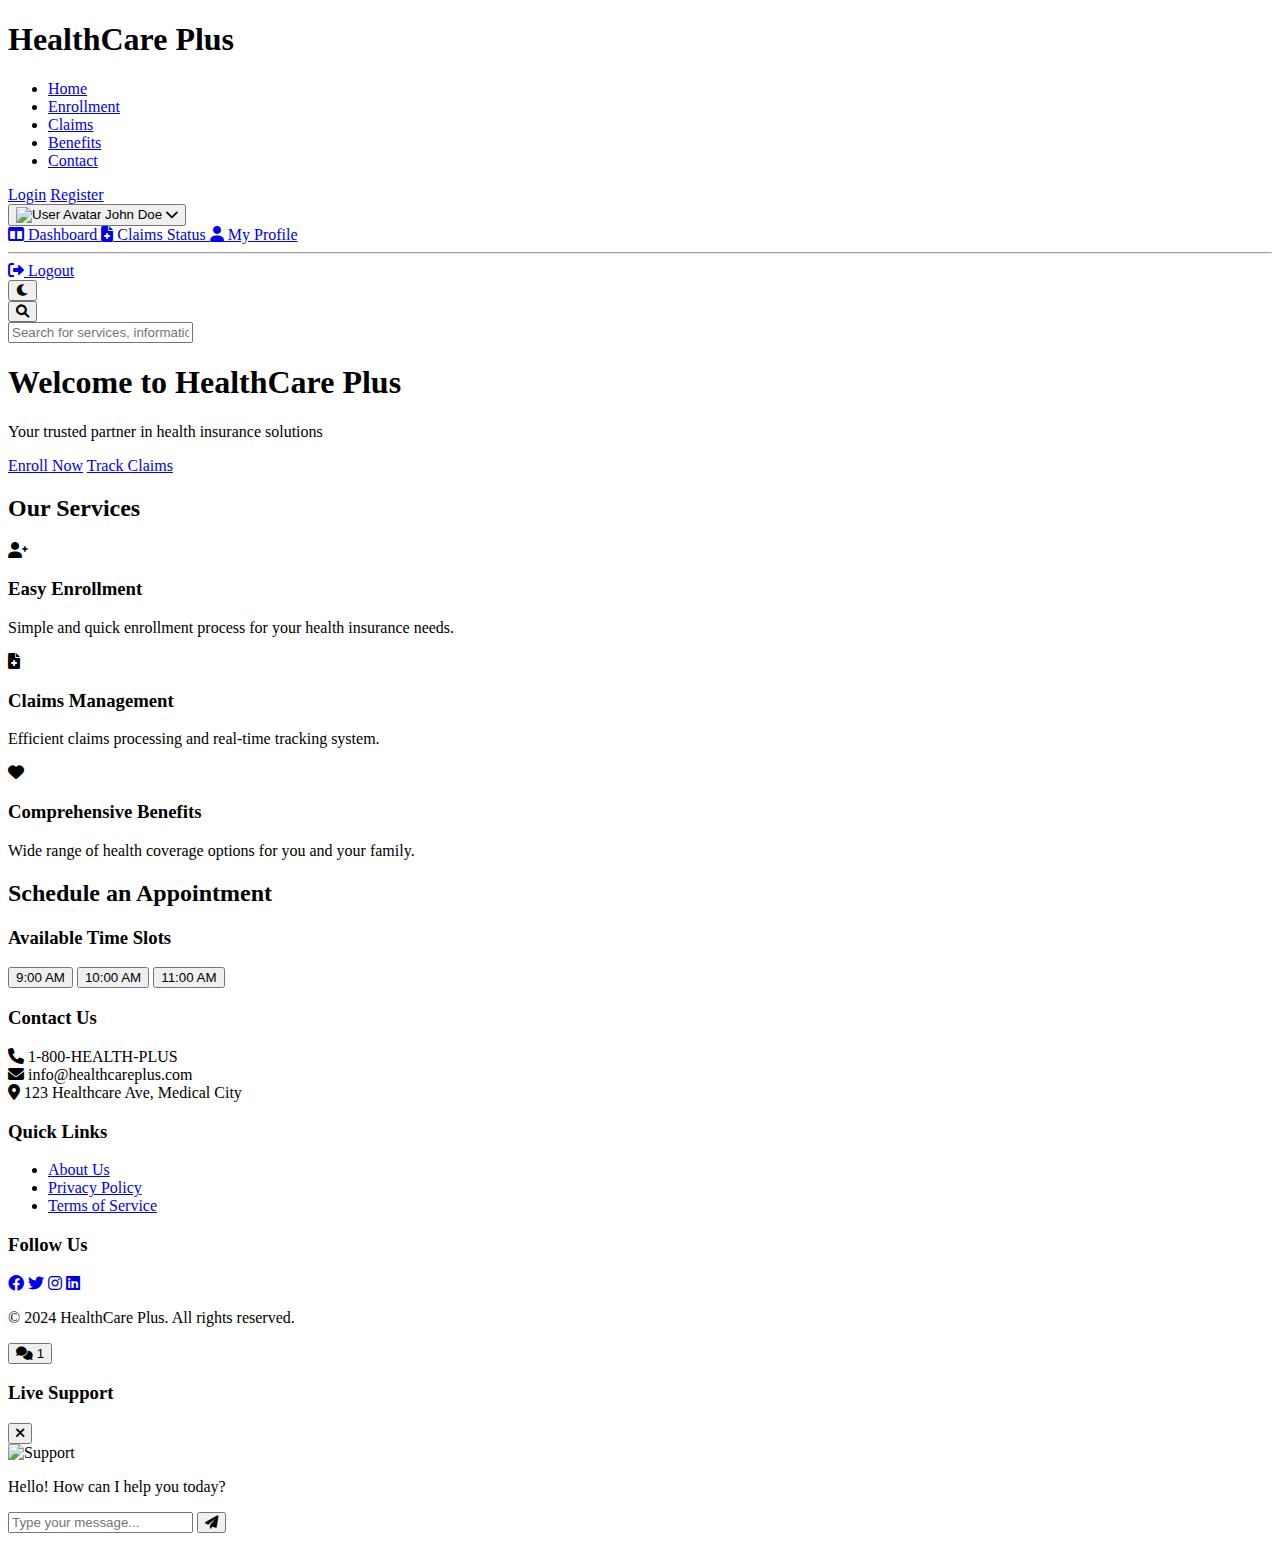
==== commit 9942e3de: "Update index.html" ====
--- a/index.html
+++ b/index.html
@@ -4,11 +4,9 @@
     <meta charset="UTF-8">
     <meta name="viewport" content="width=device-width, initial-scale=1.0">
     <title>HealthCare Plus - Your Health, Our Priority</title>
-    <link rel="stylesheet" href="style.css">
-    <link rel="stylesheet" href="dark-mode.css">
+    <link rel="stylesheet" href="css/style.css">
+    <link rel="stylesheet" href="css/dark-mode.css">
     <link rel="stylesheet" href="https://cdnjs.cloudflare.com/ajax/libs/font-awesome/6.0.0/css/all.min.css">
-    <script async src="https://pagead2.googlesyndication.com/pagead/js/adsbygoogle.js?client=ca-pub-5468363493773000"
-     crossorigin="anonymous"></script>
 </head>
 <body>
     <!-- Header -->
@@ -165,7 +163,7 @@
             </div>
         </div>
         <div class="footer-bottom">
-            <p>&copy; 2025 HealthCare Plus. All rights reserved.</p>
+            <p>&copy; 2024 HealthCare Plus. All rights reserved.</p>
         </div>
     </footer>
 
@@ -192,12 +190,12 @@
         </div>
     </div>
 
-    <script src="main.js"></script>
-    <script src="dark-mode.js"></script>
-    <script src="hamburger.js"></script>
-    <script src="notifications.js"></script>
-    <script src="search.js"></script>
-    <script src="appointment.js"></script>
-    <script src="chat.js"></script>
+    <script src="js/main.js"></script>
+    <script src="js/dark-mode.js"></script>
+    <script src="js/hamburger.js"></script>
+    <script src="js/notifications.js"></script>
+    <script src="js/search.js"></script>
+    <script src="js/appointment.js"></script>
+    <script src="js/chat.js"></script>
 </body>
 </html> 
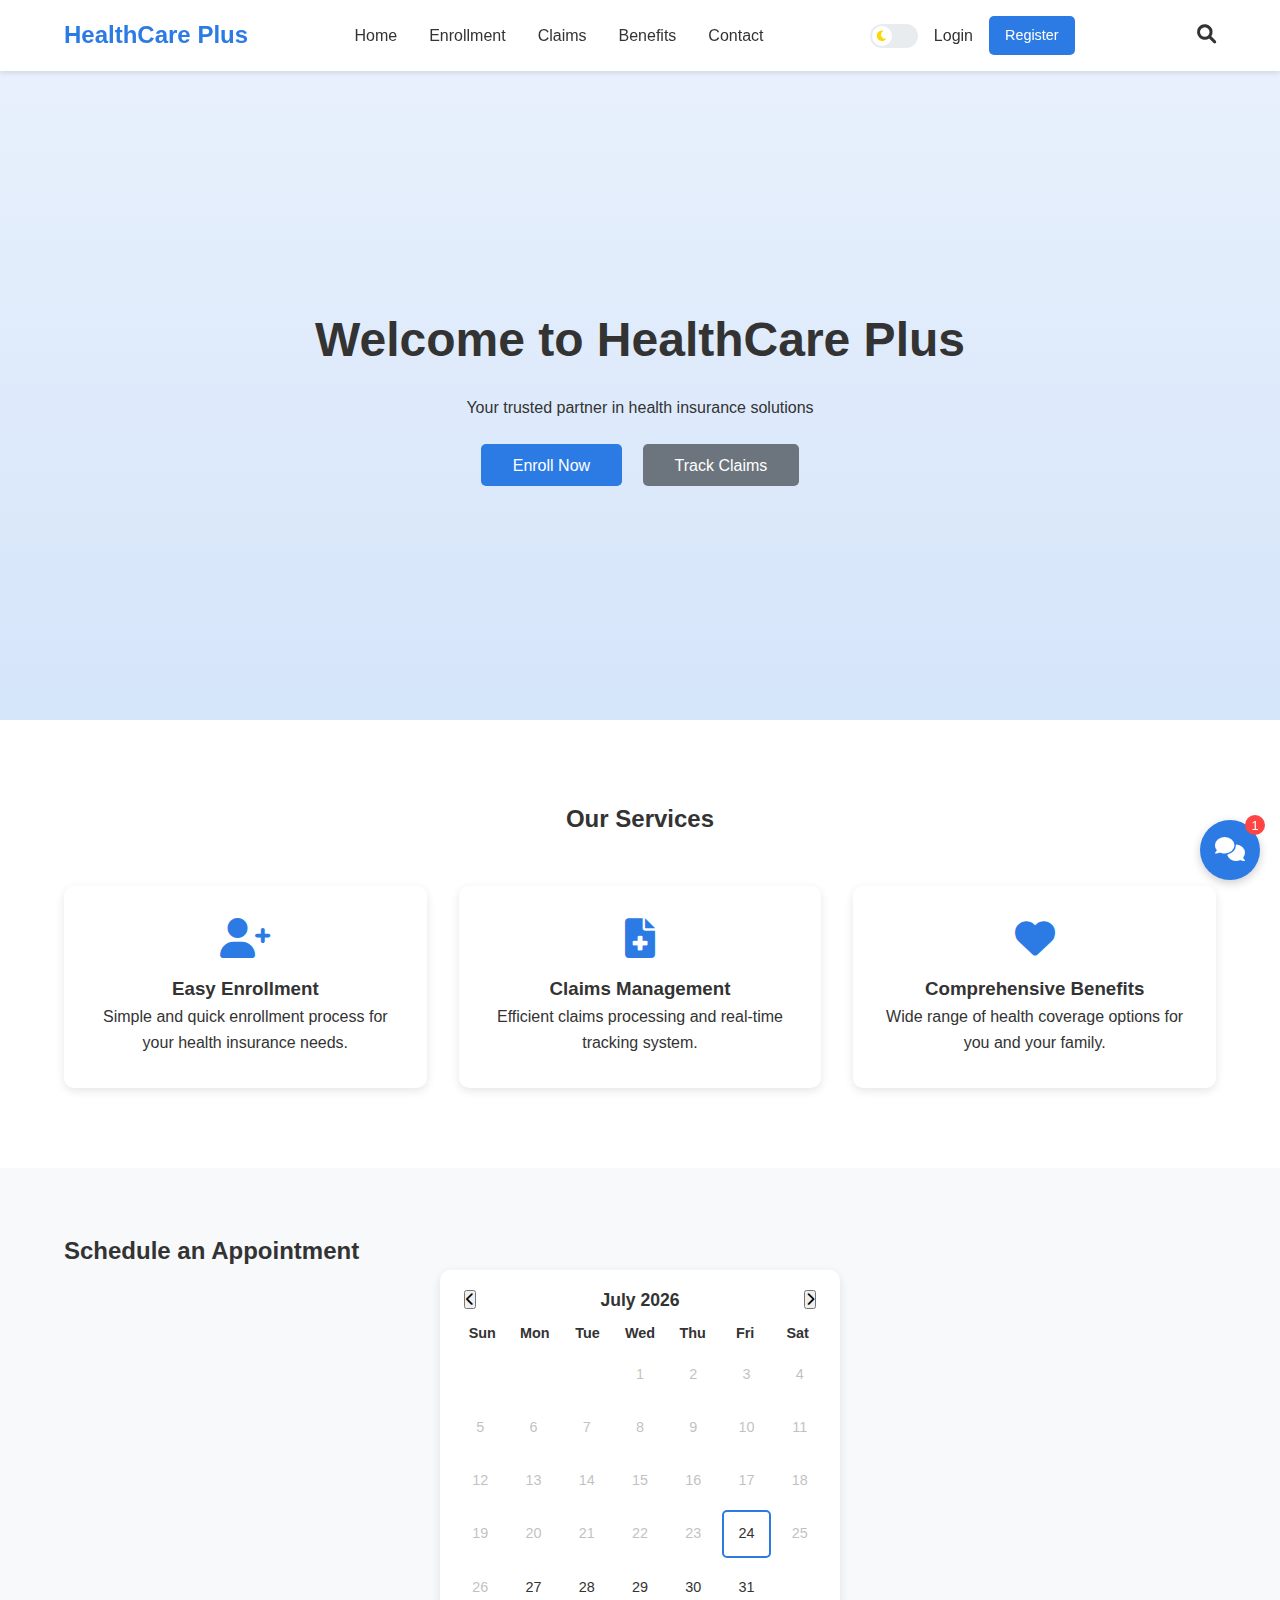
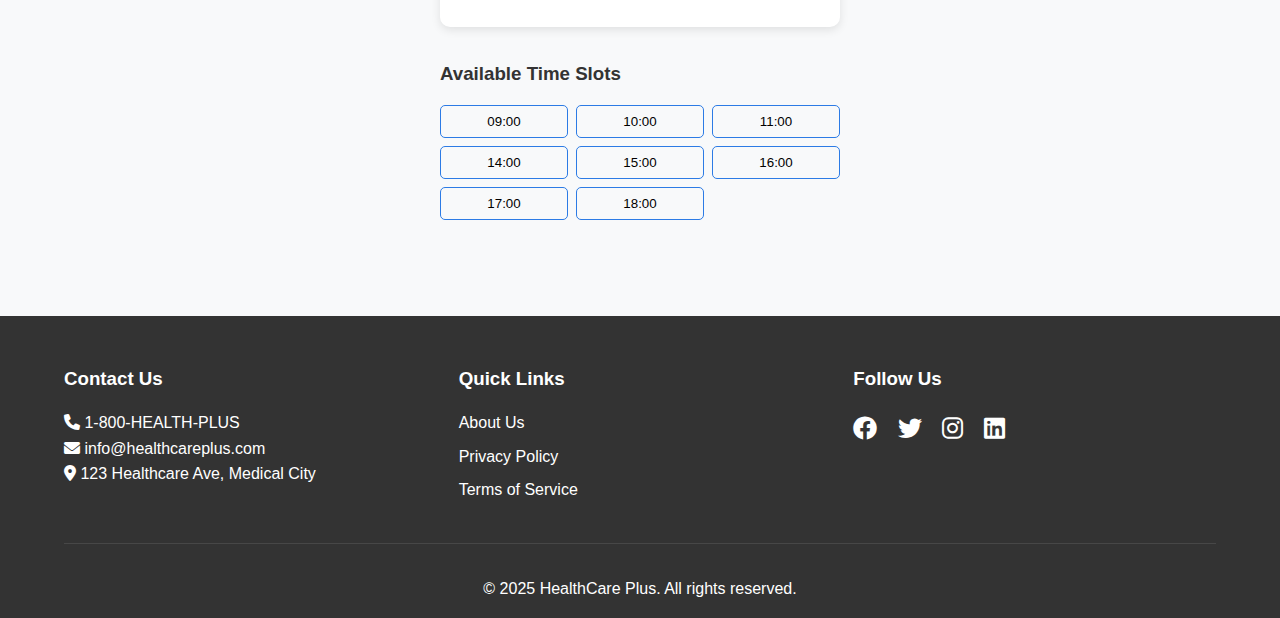
==== commit 0382abb6: "Update index.html" ====
--- a/index.html
+++ b/index.html
@@ -4,9 +4,11 @@
     <meta charset="UTF-8">
     <meta name="viewport" content="width=device-width, initial-scale=1.0">
     <title>HealthCare Plus - Your Health, Our Priority</title>
-    <link rel="stylesheet" href="css/style.css">
-    <link rel="stylesheet" href="css/dark-mode.css">
+    <link rel="stylesheet" href="style.css">
+    <link rel="stylesheet" href="dark-mode.css">
     <link rel="stylesheet" href="https://cdnjs.cloudflare.com/ajax/libs/font-awesome/6.0.0/css/all.min.css">
+    <script async src="https://pagead2.googlesyndication.com/pagead/js/adsbygoogle.js?client=ca-pub-5468363493773000"
+     crossorigin="anonymous"></script>
 </head>
 <body>
     <!-- Header -->
@@ -163,7 +165,7 @@
             </div>
         </div>
         <div class="footer-bottom">
-            <p>&copy; 2024 HealthCare Plus. All rights reserved.</p>
+            <p>&copy; 2025 HealthCare Plus. All rights reserved.</p>
         </div>
     </footer>
 
@@ -190,12 +192,12 @@
         </div>
     </div>
 
-    <script src="js/main.js"></script>
-    <script src="js/dark-mode.js"></script>
-    <script src="js/hamburger.js"></script>
-    <script src="js/notifications.js"></script>
-    <script src="js/search.js"></script>
-    <script src="js/appointment.js"></script>
-    <script src="js/chat.js"></script>
+    <script src="main.js"></script>
+    <script src="dark-mode.js"></script>
+    <script src="hamburger.js"></script>
+    <script src="notifications.js"></script>
+    <script src="search.js"></script>
+    <script src="appointment.js"></script>
+    <script src="chat.js"></script>
 </body>
 </html> 
--- a/style.css
+++ b/style.css
@@ -0,0 +1,1945 @@
+
+/* Reset and Base Styles */
+* {
+    margin: 0;
+    padding: 0;
+    box-sizing: border-box;
+}
+
+:root {
+    --primary-color: #2c7be5;
+    --secondary-color: #6c757d;
+    --background-color: #ffffff;
+    --text-color: #333333;
+    --transition: all 0.3s ease;
+}
+
+body {
+    font-family: 'Segoe UI', Tahoma, Geneva, Verdana, sans-serif;
+    line-height: 1.6;
+    color: var(--text-color);
+    background-color: var(--background-color);
+    min-height: 100vh;
+    display: flex;
+    flex-direction: column;
+}
+
+main {
+    flex: 1;
+}
+
+/* Navigation Styles */
+.navbar {
+    display: flex;
+    justify-content: space-between;
+    align-items: center;
+    padding: 1rem 5%;
+    background-color: var(--background-color);
+    box-shadow: 0 2px 5px rgba(0,0,0,0.1);
+    position: fixed;
+    width: 100%;
+    top: 0;
+    z-index: 1000;
+}
+
+.logo h1 {
+    color: var(--primary-color);
+    font-size: 1.5rem;
+}
+
+.nav-links ul {
+    display: flex;
+    list-style: none;
+}
+
+.nav-links ul li {
+    margin: 0 1rem;
+}
+
+.nav-links ul li a {
+    text-decoration: none;
+    color: var(--text-color);
+    transition: var(--transition);
+}
+
+.nav-links ul li a:hover {
+    color: var(--primary-color);
+}
+
+/* Auth Button Styles */
+.nav-buttons {
+    display: flex;
+    align-items: center;
+    gap: 1rem;
+}
+
+.auth-buttons {
+    display: flex;
+    align-items: center;
+    gap: 1rem;
+    order: 2; /* Move auth buttons after dark mode toggle */
+}
+
+.dark-mode-toggle {
+    order: 1;
+}
+
+.hamburger {
+    order: 3;
+}
+
+.btn-link {
+    text-decoration: none;
+    color: var(--text-color);
+    transition: var(--transition);
+}
+
+.btn-link:hover {
+    color: var(--primary-color);
+}
+
+.auth-buttons .btn {
+    padding: 0.5rem 1rem;
+    font-size: 0.9rem;
+    margin: 0;
+}
+
+/* Hero Section */
+.hero {
+    height: 80vh;
+    display: flex;
+    align-items: center;
+    justify-content: center;
+    text-align: center;
+    background: linear-gradient(rgba(44, 123, 229, 0.1), rgba(44, 123, 229, 0.2));
+    padding-top: 60px;
+}
+
+.hero-content h1 {
+    font-size: 3rem;
+    margin-bottom: 1rem;
+}
+
+.cta-buttons {
+    margin-top: 2rem;
+}
+
+.btn {
+    padding: 0.8rem 2rem;
+    border-radius: 5px;
+    text-decoration: none;
+    margin: 0 0.5rem;
+    transition: var(--transition);
+    position: relative;
+    overflow: hidden;
+}
+
+.btn::before {
+    content: '';
+    position: absolute;
+    top: 50%;
+    left: 50%;
+    width: 0;
+    height: 0;
+    background: rgba(255, 255, 255, 0.2);
+    border-radius: 50%;
+    transform: translate(-50%, -50%);
+    transition: width 0.6s ease, height 0.6s ease;
+}
+
+.btn:hover {
+    transform: translateY(-2px);
+}
+
+.btn:hover::before {
+    width: 300px;
+    height: 300px;
+}
+
+.btn:active {
+    transform: translateY(1px);
+}
+
+.primary {
+    background-color: var(--primary-color);
+    color: white;
+}
+
+.secondary {
+    background-color: var(--secondary-color);
+    color: white;
+}
+
+/* Services Section */
+.services {
+    padding: 5rem 5%;
+}
+
+.services h2 {
+    text-align: center;
+    margin-bottom: 3rem;
+}
+
+.service-grid {
+    display: grid;
+    grid-template-columns: repeat(auto-fit, minmax(250px, 1fr));
+    gap: 2rem;
+}
+
+.service-card {
+    padding: 2rem;
+    text-align: center;
+    background-color: white;
+    border-radius: 10px;
+    box-shadow: 0 3px 10px rgba(0,0,0,0.1);
+    transition: transform 0.3s ease, box-shadow 0.3s ease;
+}
+
+.service-card:hover {
+    transform: translateY(-10px);
+    box-shadow: 0 5px 20px rgba(0,0,0,0.15);
+}
+
+.service-card i {
+    font-size: 2.5rem;
+    color: var(--primary-color);
+    margin-bottom: 1rem;
+    transition: transform 0.3s ease;
+}
+
+.service-card:hover i {
+    transform: scale(1.2);
+}
+
+/* Footer Styles */
+footer {
+    background-color: #333;
+    color: white;
+    padding: 3rem 5% 1rem;
+    margin-top: auto;
+}
+
+.footer-content {
+    display: grid;
+    grid-template-columns: repeat(auto-fit, minmax(250px, 1fr));
+    gap: 2rem;
+    margin-bottom: 2rem;
+}
+
+.footer-section h3 {
+    margin-bottom: 1rem;
+}
+
+.footer-section ul {
+    list-style: none;
+}
+
+.footer-section ul li {
+    margin-bottom: 0.5rem;
+}
+
+.footer-section a {
+    color: white;
+    text-decoration: none;
+}
+
+.social-links a {
+    margin-right: 1rem;
+    font-size: 1.5rem;
+}
+
+.footer-bottom {
+    text-align: center;
+    padding-top: 2rem;
+    border-top: 1px solid rgba(255,255,255,0.1);
+}
+
+/* Responsive Design */
+@media (max-width: 768px) {
+    .nav-links {
+        display: none;
+    }
+    
+    .hamburger {
+        display: block;
+    }
+    
+    .hero-content h1 {
+        font-size: 2rem;
+    }
+
+    .auth-buttons {
+        margin-right: 0.5rem;
+    }
+    
+    .auth-buttons .btn {
+        padding: 0.4rem 0.8rem;
+        font-size: 0.8rem;
+    }
+}
+
+/* Enrollment Page Styles */
+.enrollment-section {
+    min-height: calc(100vh - 300px);
+    padding: 120px 5% 60px;
+}
+
+.container {
+    max-width: 1200px;
+    margin: 0 auto;
+}
+
+.enrollment-steps {
+    display: grid;
+    grid-template-columns: repeat(auto-fit, minmax(250px, 1fr));
+    gap: 2rem;
+    margin: 3rem 0;
+}
+
+.step {
+    text-align: center;
+    padding: 2rem;
+    background: var(--background-color);
+    border-radius: 10px;
+    box-shadow: 0 3px 10px rgba(0,0,0,0.1);
+}
+
+.step-number {
+    width: 40px;
+    height: 40px;
+    background: var(--primary-color);
+    color: white;
+    border-radius: 50%;
+    display: flex;
+    align-items: center;
+    justify-content: center;
+    margin: 0 auto 1rem;
+    font-weight: bold;
+}
+
+.enrollment-form {
+    max-width: 600px;
+    margin: 0 auto;
+    padding: 2rem;
+    background: var(--background-color);
+    border-radius: 10px;
+    box-shadow: 0 3px 10px rgba(0,0,0,0.1);
+}
+
+.form-group {
+    margin-bottom: 1.5rem;
+}
+
+.form-group label {
+    display: block;
+    margin-bottom: 0.5rem;
+    font-weight: 500;
+}
+
+.form-group input,
+.form-group select {
+    width: 100%;
+    padding: 0.8rem;
+    border: 1px solid #ddd;
+    border-radius: 5px;
+    font-size: 1rem;
+    background-color: var(--background-color);
+    color: var(--text-color);
+}
+
+/* Dark mode specific styles for form elements */
+body.dark-mode .form-group input,
+body.dark-mode .form-group select {
+    border-color: #444;
+    background-color: #333;
+}
+
+@media (max-width: 768px) {
+    .enrollment-section {
+        padding: 100px 5% 40px;
+    }
+    
+    .enrollment-form {
+        padding: 1.5rem;
+    }
+}
+
+/* Claims Page Styles */
+.claims-section {
+    min-height: calc(100vh - 300px);
+    padding: 120px 5% 60px;
+    background: linear-gradient(rgba(44, 123, 229, 0.05), rgba(44, 123, 229, 0.1));
+}
+
+.claims-tabs {
+    display: flex;
+    justify-content: center;
+    gap: 1rem;
+    margin: 2rem 0;
+}
+
+.tab-btn {
+    padding: 0.8rem 2rem;
+    border: none;
+    background: var(--background-color);
+    color: var(--text-color);
+    border-radius: 5px;
+    cursor: pointer;
+    font-size: 1rem;
+    transition: var(--transition);
+}
+
+.tab-btn.active {
+    background: var(--primary-color);
+    color: white;
+}
+
+.tab-content {
+    display: none;
+}
+
+.tab-content.active {
+    display: block;
+}
+
+.claims-form-container {
+    max-width: 800px;
+    margin: 2rem auto;
+    padding: 2rem;
+    background: var(--background-color);
+    border-radius: 10px;
+    box-shadow: 0 3px 15px rgba(0,0,0,0.1);
+}
+
+.claims-form {
+    display: grid;
+    gap: 1.5rem;
+}
+
+.form-group {
+    display: flex;
+    flex-direction: column;
+    gap: 0.5rem;
+}
+
+.form-group label {
+    font-weight: 500;
+    color: var(--text-color);
+}
+
+.claims-form input,
+.claims-form select,
+.claims-form textarea {
+    padding: 0.8rem;
+    border: 1px solid #ddd;
+    border-radius: 5px;
+    font-size: 1rem;
+    transition: border-color 0.3s ease;
+    background: var(--background-color);
+    color: var(--text-color);
+}
+
+.claims-form input:focus,
+.claims-form select:focus,
+.claims-form textarea:focus {
+    outline: none;
+    border-color: var(--primary-color);
+}
+
+.file-hint {
+    font-size: 0.9rem;
+    color: var(--secondary-color);
+    margin-top: 0.5rem;
+}
+
+.search-claims {
+    display: flex;
+    gap: 1rem;
+    margin-bottom: 2rem;
+}
+
+.search-claims input {
+    flex: 1;
+    padding: 0.8rem;
+    border: 1px solid #ddd;
+    border-radius: 5px;
+    font-size: 1rem;
+}
+
+.claims-list {
+    display: grid;
+    gap: 1rem;
+}
+
+.claim-card {
+    background: var(--background-color);
+    padding: 1.5rem;
+    border-radius: 10px;
+    box-shadow: 0 3px 10px rgba(0,0,0,0.1);
+}
+
+.claim-header {
+    display: flex;
+    justify-content: space-between;
+    align-items: center;
+    margin-bottom: 1rem;
+}
+
+.status {
+    padding: 0.3rem 0.8rem;
+    border-radius: 20px;
+    font-size: 0.9rem;
+}
+
+.status.pending {
+    background: #ffd700;
+    color: #000;
+}
+
+.status.approved {
+    background: #4caf50;
+    color: white;
+}
+
+.status.rejected {
+    background: #f44336;
+    color: white;
+}
+
+.claim-details {
+    margin-bottom: 1rem;
+}
+
+.claim-details p {
+    margin-bottom: 0.5rem;
+}
+
+/* Dark mode specific styles */
+body.dark-mode .tab-btn {
+    background: #333;
+}
+
+body.dark-mode .tab-btn.active {
+    background: var(--primary-color);
+}
+
+body.dark-mode textarea {
+    border-color: #444;
+    background-color: #333;
+}
+
+body.dark-mode .search-claims input {
+    border-color: #444;
+    background-color: #333;
+    color: var(--text-color);
+}
+
+/* Benefits Page Styles */
+.benefits-section {
+    min-height: calc(100vh - 300px);
+    padding: 120px 5% 60px;
+}
+
+.section-description {
+    text-align: center;
+    max-width: 800px;
+    margin: 1rem auto 3rem;
+    color: var(--text-color);
+}
+
+.plan-comparison {
+    display: grid;
+    grid-template-columns: repeat(auto-fit, minmax(280px, 1fr));
+    gap: 2rem;
+    margin: 3rem 0;
+}
+
+.plan-card {
+    background: var(--background-color);
+    border-radius: 10px;
+    padding: 2rem;
+    text-align: center;
+    box-shadow: 0 3px 10px rgba(0,0,0,0.1);
+    position: relative;
+    transition: var(--transition);
+}
+
+.plan-card:hover {
+    transform: translateY(-5px);
+}
+
+.plan-card.featured {
+    border: 2px solid var(--primary-color);
+    transform: scale(1.05);
+}
+
+.featured-tag {
+    position: absolute;
+    top: -15px;
+    right: 20px;
+    background: var(--primary-color);
+    color: white;
+    padding: 0.5rem 1rem;
+    border-radius: 20px;
+    font-size: 0.9rem;
+}
+
+.plan-header {
+    margin-bottom: 2rem;
+}
+
+.price {
+    margin: 1rem 0;
+}
+
+.price .amount {
+    font-size: 2.5rem;
+    font-weight: bold;
+    color: var(--primary-color);
+}
+
+.price .period {
+    color: var(--secondary-color);
+}
+
+.plan-features ul {
+    list-style: none;
+    margin-bottom: 2rem;
+}
+
+.plan-features li {
+    margin: 1rem 0;
+    display: flex;
+    align-items: center;
+    justify-content: center;
+    gap: 0.5rem;
+}
+
+.plan-features i {
+    color: var(--primary-color);
+}
+
+.not-included {
+    color: var(--secondary-color);
+}
+
+.not-included i {
+    color: var(--secondary-color);
+}
+
+.additional-benefits {
+    margin-top: 4rem;
+}
+
+.additional-benefits h2 {
+    text-align: center;
+    margin-bottom: 2rem;
+}
+
+.benefits-grid {
+    display: grid;
+    grid-template-columns: repeat(auto-fit, minmax(250px, 1fr));
+    gap: 2rem;
+}
+
+.benefit-card {
+    background: var(--background-color);
+    padding: 2rem;
+    border-radius: 10px;
+    text-align: center;
+    box-shadow: 0 3px 10px rgba(0,0,0,0.1);
+    transition: var(--transition);
+}
+
+.benefit-card:hover {
+    transform: translateY(-5px);
+}
+
+.benefit-card i {
+    font-size: 2.5rem;
+    color: var(--primary-color);
+    margin-bottom: 1rem;
+}
+
+/* Dark mode specific styles */
+body.dark-mode .plan-card {
+    background: #242424;
+}
+
+body.dark-mode .benefit-card {
+    background: #242424;
+}
+
+@media (max-width: 768px) {
+    .plan-card.featured {
+        transform: none;
+    }
+    
+    .featured-tag {
+        position: static;
+        display: inline-block;
+        margin-bottom: 1rem;
+    }
+}
+
+/* Contact Page Styles */
+.contact-section {
+    min-height: calc(100vh - 300px);
+    padding: 120px 5% 60px;
+}
+
+.contact-grid {
+    display: grid;
+    grid-template-columns: 1fr 2fr;
+    gap: 3rem;
+    margin: 3rem 0;
+}
+
+.contact-info {
+    display: grid;
+    gap: 2rem;
+}
+
+.info-card {
+    background: var(--background-color);
+    padding: 2rem;
+    border-radius: 10px;
+    box-shadow: 0 3px 10px rgba(0,0,0,0.1);
+    text-align: center;
+    transition: var(--transition);
+}
+
+.info-card:hover {
+    transform: translateY(-5px);
+}
+
+.info-card i {
+    font-size: 2.5rem;
+    color: var(--primary-color);
+    margin-bottom: 1rem;
+}
+
+.info-card h3 {
+    margin-bottom: 1rem;
+}
+
+.contact-form {
+    background: var(--background-color);
+    padding: 2rem;
+    border-radius: 10px;
+    box-shadow: 0 3px 10px rgba(0,0,0,0.1);
+}
+
+.faq-section {
+    margin-top: 4rem;
+}
+
+.faq-section h2 {
+    text-align: center;
+    margin-bottom: 2rem;
+}
+
+.faq-grid {
+    display: grid;
+    grid-template-columns: repeat(auto-fit, minmax(300px, 1fr));
+    gap: 2rem;
+}
+
+.faq-item {
+    background: var(--background-color);
+    padding: 2rem;
+    border-radius: 10px;
+    box-shadow: 0 3px 10px rgba(0,0,0,0.1);
+}
+
+.faq-item h3 {
+    color: var(--primary-color);
+    margin-bottom: 1rem;
+}
+
+/* Dark mode specific styles */
+body.dark-mode .info-card,
+body.dark-mode .contact-form,
+body.dark-mode .faq-item {
+    background: #242424;
+}
+
+@media (max-width: 768px) {
+    .contact-grid {
+        grid-template-columns: 1fr;
+    }
+}
+
+/* Search Styles */
+.search-container {
+    position: relative;
+    margin-left: 1rem;
+}
+
+.search-toggle {
+    background: none;
+    border: none;
+    color: var(--text-color);
+    font-size: 1.2rem;
+    cursor: pointer;
+    transition: transform 0.3s ease;
+}
+
+.search-toggle:hover {
+    transform: scale(1.1);
+}
+
+.search-overlay {
+    display: none;
+    position: fixed;
+    top: 0;
+    left: 0;
+    width: 100%;
+    height: 100%;
+    background: rgba(0, 0, 0, 0.8);
+    z-index: 1000;
+    opacity: 0;
+    visibility: hidden;
+    transition: opacity 0.3s ease, visibility 0.3s ease;
+}
+
+.search-overlay.active {
+    display: flex;
+    justify-content: center;
+    align-items: flex-start;
+    padding-top: 100px;
+    opacity: 1;
+    visibility: visible;
+}
+
+.search-box {
+    width: 80%;
+    max-width: 600px;
+    background: var(--background-color);
+    padding: 2rem;
+    border-radius: 10px;
+    transform: translateY(-20px);
+    transition: transform 0.3s ease;
+}
+
+.search-box input {
+    width: 100%;
+    padding: 1rem;
+    border: 1px solid #ddd;
+    border-radius: 5px;
+    font-size: 1.1rem;
+}
+
+/* Chat Widget Styles */
+.chat-widget {
+    position: fixed;
+    bottom: 20px;
+    right: 20px;
+    z-index: 1000;
+    transition: transform 0.3s ease;
+}
+
+.chat-toggle {
+    width: 60px;
+    height: 60px;
+    border-radius: 50%;
+    background: var(--primary-color);
+    border: none;
+    color: white;
+    font-size: 1.5rem;
+    cursor: pointer;
+    position: relative;
+    box-shadow: 0 3px 10px rgba(0,0,0,0.2);
+    transform: scale(1);
+    transition: transform 0.3s ease, background-color 0.3s ease;
+}
+
+.chat-toggle:hover {
+    transform: scale(1.1);
+    background-color: var(--primary-color-dark);
+}
+
+.notification-badge {
+    position: absolute;
+    top: -5px;
+    right: -5px;
+    background: #ff4444;
+    color: white;
+    border-radius: 50%;
+    width: 20px;
+    height: 20px;
+    font-size: 0.8rem;
+    display: flex;
+    align-items: center;
+    justify-content: center;
+    animation: pulse 2s infinite;
+}
+
+@keyframes pulse {
+    0% {
+        transform: scale(1);
+    }
+    50% {
+        transform: scale(1.2);
+    }
+    100% {
+        transform: scale(1);
+    }
+}
+
+.chat-box {
+    display: none;
+    position: absolute;
+    bottom: 70px;
+    right: 0;
+    width: 300px;
+    background: var(--background-color);
+    border-radius: 10px;
+    box-shadow: 0 3px 15px rgba(0,0,0,0.2);
+    transform: scale(0);
+    opacity: 0;
+    transform-origin: bottom right;
+    transition: transform 0.3s ease, opacity 0.3s ease;
+}
+
+.chat-box.active {
+    display: block;
+    transform: scale(1);
+    opacity: 1;
+}
+
+.chat-header {
+    padding: 1rem;
+    background: var(--primary-color);
+    color: white;
+    border-radius: 10px 10px 0 0;
+    display: flex;
+    justify-content: space-between;
+    align-items: center;
+}
+
+.chat-messages {
+    height: 300px;
+    padding: 1rem;
+    overflow-y: auto;
+}
+
+.message {
+    display: flex;
+    align-items: flex-start;
+    margin-bottom: 1rem;
+    animation: slideIn 0.3s ease;
+}
+
+@keyframes slideIn {
+    from {
+        opacity: 0;
+        transform: translateY(20px);
+    }
+    to {
+        opacity: 1;
+        transform: translateY(0);
+    }
+}
+
+.message img {
+    width: 30px;
+    height: 30px;
+    border-radius: 50%;
+    margin-right: 10px;
+}
+
+.message p {
+    background: #f0f0f0;
+    padding: 0.5rem 1rem;
+    border-radius: 15px;
+    max-width: 80%;
+}
+
+.chat-input {
+    padding: 1rem;
+    border-top: 1px solid #ddd;
+    display: flex;
+    gap: 0.5rem;
+}
+
+.chat-input input {
+    flex: 1;
+    padding: 0.5rem;
+    border: 1px solid #ddd;
+    border-radius: 20px;
+}
+
+.chat-input button {
+    background: var(--primary-color);
+    color: white;
+    border: none;
+    border-radius: 50%;
+    width: 35px;
+    height: 35px;
+    cursor: pointer;
+}
+
+/* Appointment Scheduler Styles */
+.appointment-scheduler {
+    padding: 4rem 5%;
+    background: #f8f9fa;
+}
+
+.calendar-widget {
+    background: var(--background-color);
+    border-radius: 10px;
+    padding: 1rem;
+    box-shadow: 0 3px 10px rgba(0,0,0,0.1);
+    margin-bottom: 2rem;
+    max-width: 400px;
+    margin-left: auto;
+    margin-right: auto;
+}
+
+.calendar-header {
+    display: flex;
+    justify-content: space-between;
+    align-items: center;
+    margin-bottom: 0.5rem;
+    padding: 0 0.5rem;
+}
+
+.calendar-header h3 {
+    font-size: 1.1rem;
+}
+
+.calendar-days {
+    display: grid;
+    grid-template-columns: repeat(7, 1fr);
+    text-align: center;
+    font-weight: bold;
+    margin-bottom: 0.3rem;
+    font-size: 0.9rem;
+}
+
+.calendar-grid {
+    display: grid;
+    grid-template-columns: repeat(7, 1fr);
+    gap: 0.3rem;
+}
+
+.calendar-day {
+    aspect-ratio: 1;
+    display: flex;
+    align-items: center;
+    justify-content: center;
+    cursor: pointer;
+    border-radius: 5px;
+    transition: var(--transition);
+    font-size: 0.9rem;
+    padding: 0.5rem;
+}
+
+.calendar-day:not(.disabled):hover {
+    background: var(--primary-color);
+    color: white;
+}
+
+.calendar-day.selected {
+    background: var(--primary-color);
+    color: white;
+}
+
+.calendar-day.disabled {
+    opacity: 0.3;
+    cursor: not-allowed;
+}
+
+.calendar-day.today {
+    border: 2px solid var(--primary-color);
+}
+
+/* Time slots styling */
+.time-slots {
+    max-width: 400px;
+    margin: 2rem auto;
+}
+
+.slot-grid {
+    display: grid;
+    grid-template-columns: repeat(auto-fill, minmax(100px, 1fr));
+    gap: 0.5rem;
+    margin-top: 1rem;
+}
+
+.time-slot {
+    padding: 0.5rem;
+    border: 1px solid var(--primary-color);
+    border-radius: 5px;
+    background: none;
+    cursor: pointer;
+    transition: var(--transition);
+}
+
+.time-slot:hover {
+    background: var(--primary-color);
+    color: white;
+}
+
+.time-slot.active {
+    background: var(--primary-color);
+    color: white;
+}
+
+/* Notification Styles */
+.notification-container {
+    position: fixed;
+    top: 20px;
+    right: 20px;
+    z-index: 1000;
+}
+
+.notification {
+    background: white;
+    padding: 1rem;
+    margin-bottom: 10px;
+    border-radius: 5px;
+    box-shadow: 0 3px 10px rgba(0,0,0,0.2);
+    display: flex;
+    justify-content: space-between;
+    align-items: center;
+    min-width: 300px;
+}
+
+.notification.info {
+    border-left: 4px solid var(--primary-color);
+}
+
+.notification.success {
+    border-left: 4px solid #28a745;
+}
+
+.notification.warning {
+    border-left: 4px solid #ffc107;
+}
+
+.notification.error {
+    border-left: 4px solid #dc3545;
+}
+
+.close-notification {
+    background: none;
+    border: none;
+    font-size: 1.2rem;
+    cursor: pointer;
+    color: #666;
+}
+
+/* File Upload Preview Styles */
+.file-preview {
+    display: flex;
+    align-items: center;
+    gap: 1rem;
+    padding: 1rem;
+    background: #f8f9fa;
+    border-radius: 5px;
+    margin-bottom: 0.5rem;
+}
+
+.file-preview img {
+    width: 50px;
+    height: 50px;
+    object-fit: cover;
+    border-radius: 5px;
+}
+
+.file-preview i {
+    font-size: 2rem;
+    color: var(--primary-color);
+}
+
+.file-preview p {
+    flex: 1;
+    margin: 0;
+}
+
+.remove-file {
+    background: none;
+    border: none;
+    color: #dc3545;
+    font-size: 1.2rem;
+    cursor: pointer;
+}
+
+/* Dark Mode Adjustments */
+body.dark-mode .search-box,
+body.dark-mode .chat-box,
+body.dark-mode .calendar-widget {
+    background: #242424;
+}
+
+body.dark-mode .message p {
+    background: #333;
+    color: white;
+}
+
+body.dark-mode .chat-input input {
+    background: #333;
+    border-color: #444;
+    color: white;
+}
+
+body.dark-mode .time-slot {
+    background: #242424;
+}
+
+body.dark-mode .notification {
+    background: #242424;
+    color: white;
+}
+
+/* Responsive Adjustments */
+@media (max-width: 768px) {
+    .chat-box {
+        width: 280px;
+        right: -10px;
+    }
+
+    .notification {
+        min-width: 250px;
+    }
+
+    .search-box {
+        width: 90%;
+        padding: 1rem;
+    }
+}
+
+/* About Page Styles */
+.about-section {
+    min-height: calc(100vh - 300px);
+    padding: 120px 5% 60px;
+}
+
+.about-content {
+    max-width: 1200px;
+    margin: 0 auto;
+}
+
+.about-image {
+    margin-bottom: 3rem;
+    text-align: center;
+}
+
+.about-image img {
+    max-width: 100%;
+    border-radius: 10px;
+    box-shadow: 0 3px 15px rgba(0,0,0,0.1);
+}
+
+.mission-vision {
+    display: grid;
+    grid-template-columns: repeat(auto-fit, minmax(300px, 1fr));
+    gap: 2rem;
+    margin-bottom: 4rem;
+}
+
+.mission, .vision {
+    padding: 2rem;
+    background: var(--background-color);
+    border-radius: 10px;
+    box-shadow: 0 3px 10px rgba(0,0,0,0.1);
+}
+
+.values-grid {
+    display: grid;
+    grid-template-columns: repeat(auto-fit, minmax(250px, 1fr));
+    gap: 2rem;
+    margin: 2rem 0;
+}
+
+.value-card {
+    text-align: center;
+    padding: 2rem;
+    background: var(--background-color);
+    border-radius: 10px;
+    box-shadow: 0 3px 10px rgba(0,0,0,0.1);
+    transition: transform 0.3s ease;
+}
+
+.value-card:hover {
+    transform: translateY(-5px);
+}
+
+.timeline {
+    margin: 3rem 0;
+    position: relative;
+}
+
+.timeline::before {
+    content: '';
+    position: absolute;
+    left: 50%;
+    transform: translateX(-50%);
+    width: 2px;
+    height: 100%;
+    background: var(--primary-color);
+}
+
+.timeline-item {
+    margin-bottom: 2rem;
+    position: relative;
+    padding-left: 50%;
+}
+
+.timeline-item:nth-child(even) {
+    padding-left: 0;
+    padding-right: 50%;
+}
+
+.year {
+    position: absolute;
+    left: 50%;
+    transform: translateX(-50%);
+    background: var(--primary-color);
+    color: white;
+    padding: 0.5rem 1rem;
+    border-radius: 20px;
+}
+
+/* Privacy Policy and Terms Styles */
+.privacy-section,
+.terms-section {
+    min-height: calc(100vh - 300px);
+    padding: 120px 5% 60px;
+}
+
+.policy-content,
+.terms-content {
+    max-width: 800px;
+    margin: 0 auto;
+}
+
+.last-updated {
+    color: var(--secondary-color);
+    margin-bottom: 2rem;
+}
+
+.policy-section,
+.terms-section {
+    margin-bottom: 3rem;
+}
+
+.policy-section h2,
+.terms-section h2 {
+    color: var(--primary-color);
+    margin-bottom: 1rem;
+}
+
+.policy-section ul,
+.terms-section ul {
+    list-style: disc;
+    margin-left: 2rem;
+    margin-top: 1rem;
+}
+
+.policy-section li,
+.terms-section li {
+    margin-bottom: 0.5rem;
+}
+
+/* Enhanced Chat Styles */
+.chat-box {
+    transform-origin: bottom right;
+    transition: transform 0.3s ease, opacity 0.3s ease;
+    opacity: 0;
+    transform: scale(0.8);
+}
+
+.chat-box.active {
+    opacity: 1;
+    transform: scale(1);
+}
+
+.message {
+    animation: slideIn 0.3s ease;
+}
+
+.time {
+    font-size: 0.8rem;
+    color: var(--secondary-color);
+    margin-top: 0.2rem;
+}
+
+/* Enhanced Search Styles */
+.search-result-item {
+    display: flex;
+    align-items: center;
+    gap: 1rem;
+    padding: 0.8rem;
+    text-decoration: none;
+    color: var(--text-color);
+    transition: var(--transition);
+}
+
+.search-result-item:hover {
+    background: rgba(0,0,0,0.05);
+}
+
+.no-results {
+    text-align: center;
+    padding: 1rem;
+    color: var(--secondary-color);
+}
+
+/* Dark Mode Toggle Styles */
+.dark-mode-toggle {
+    background: none;
+    border: none;
+    cursor: pointer;
+    width: 48px;
+    height: 24px;
+    border-radius: 12px; /* Make it pill-shaped */
+    background-color: #e9ecef;
+    position: relative;
+    transition: background-color 0.3s ease;
+    padding: 2px;
+}
+
+.dark-mode-toggle i {
+    position: absolute;
+    top: 2px;
+    left: 2px;
+    width: 20px;
+    height: 20px;
+    background-color: white;
+    border-radius: 50%;
+    display: flex;
+    align-items: center;
+    justify-content: center;
+    font-size: 12px;
+    color: #ffd700;
+    transition: transform 0.3s ease, color 0.3s ease;
+}
+
+/* Dark mode active state */
+body.dark-mode .dark-mode-toggle {
+    background-color: #4a5568;
+}
+
+body.dark-mode .dark-mode-toggle i {
+    transform: translateX(24px);
+    color: #6c757d;
+}
+
+/* Hover effect */
+.dark-mode-toggle:hover {
+    opacity: 0.9;
+}
+
+/* Focus state */
+.dark-mode-toggle:focus {
+    outline: none;
+    box-shadow: 0 0 0 2px rgba(44, 123, 229, 0.3);
+}
+
+/* Authentication Styles */
+.auth-section {
+    min-height: calc(100vh - 300px);
+    padding: 120px 5% 60px;
+    background: linear-gradient(rgba(44, 123, 229, 0.05), rgba(44, 123, 229, 0.1));
+}
+
+.auth-box {
+    max-width: 500px;
+    margin: 0 auto;
+    padding: 2rem;
+    background: var(--background-color);
+    border-radius: 10px;
+    box-shadow: 0 3px 15px rgba(0,0,0,0.1);
+}
+
+.auth-box h1 {
+    text-align: center;
+    margin-bottom: 2rem;
+    color: var(--primary-color);
+}
+
+.auth-links {
+    margin-top: 1.5rem;
+    text-align: center;
+}
+
+.auth-links a {
+    color: var(--primary-color);
+    text-decoration: none;
+}
+
+.auth-links a:hover {
+    text-decoration: underline;
+}
+
+/* Hide auth buttons on login and register pages */
+.auth-section .auth-buttons {
+    display: none;
+}
+
+/* User Profile Styles */
+.user-profile {
+    position: relative;
+    display: none; /* Hidden by default, shown when authenticated */
+}
+
+.profile-toggle {
+    display: flex;
+    align-items: center;
+    gap: 0.5rem;
+    padding: 0.5rem;
+    cursor: pointer;
+    border: none;
+    background: none;
+    color: var(--text-color);
+}
+
+.profile-toggle img {
+    width: 32px;
+    height: 32px;
+    border-radius: 50%;
+    object-fit: cover;
+}
+
+.profile-toggle i {
+    transition: transform 0.3s ease;
+}
+
+.profile-toggle.active i {
+    transform: rotate(180deg);
+}
+
+.profile-dropdown {
+    position: absolute;
+    top: 100%;
+    right: 0;
+    background: var(--background-color);
+    border-radius: 8px;
+    box-shadow: 0 3px 10px rgba(0,0,0,0.1);
+    min-width: 200px;
+    opacity: 0;
+    visibility: hidden;
+    transform: translateY(10px);
+    transition: all 0.3s ease;
+}
+
+.profile-dropdown.active {
+    opacity: 1;
+    visibility: visible;
+    transform: translateY(0);
+}
+
+.profile-dropdown-item {
+    display: flex;
+    align-items: center;
+    gap: 0.8rem;
+    padding: 0.8rem 1rem;
+    color: var(--text-color);
+    text-decoration: none;
+    transition: background-color 0.3s ease;
+}
+
+.profile-dropdown-item:hover {
+    background-color: rgba(0,0,0,0.05);
+}
+
+.profile-dropdown-item i {
+    width: 20px;
+}
+
+.profile-dropdown hr {
+    border: none;
+    border-top: 1px solid rgba(0,0,0,0.1);
+    margin: 0.5rem 0;
+}
+
+/* File Upload Styles */
+.file-drop-zone {
+    border: 2px dashed var(--secondary-color);
+    border-radius: 10px;
+    padding: 2rem;
+    text-align: center;
+    cursor: pointer;
+    transition: all 0.3s ease;
+    background: var(--background-color);
+    margin-bottom: 1rem;
+}
+
+.file-drop-zone.dragover {
+    border-color: var(--primary-color);
+    background: rgba(44, 123, 229, 0.05);
+}
+
+.file-drop-zone i {
+    font-size: 2rem;
+    color: var(--secondary-color);
+    margin-bottom: 1rem;
+}
+
+.file-input {
+    display: none;
+}
+
+.file-list {
+    margin-top: 1rem;
+}
+
+.file-preview {
+    display: flex;
+    justify-content: space-between;
+    align-items: center;
+    padding: 0.8rem;
+    background: var(--background-color);
+    border-radius: 5px;
+    margin-bottom: 0.5rem;
+    box-shadow: 0 2px 5px rgba(0,0,0,0.1);
+}
+
+.file-info {
+    display: flex;
+    align-items: center;
+    gap: 1rem;
+}
+
+.file-name {
+    max-width: 200px;
+    overflow: hidden;
+    text-overflow: ellipsis;
+    white-space: nowrap;
+}
+
+.file-size {
+    color: var(--secondary-color);
+    font-size: 0.9rem;
+}
+
+.file-status {
+    display: flex;
+    align-items: center;
+    gap: 1rem;
+}
+
+.progress {
+    width: 100px;
+    height: 4px;
+    background: #eee;
+    border-radius: 2px;
+    overflow: hidden;
+}
+
+.progress-bar {
+    width: 0;
+    height: 100%;
+    background: var(--primary-color);
+    transition: width 0.3s ease;
+}
+
+.remove-file {
+    background: none;
+    border: none;
+    color: var(--secondary-color);
+    cursor: pointer;
+    padding: 0.2rem;
+}
+
+.remove-file:hover {
+    color: #dc3545;
+}
+
+.file-preview.uploaded .status {
+    color: #28a745;
+}
+
+.file-preview.error .status {
+    color: #dc3545;
+}
+
+/* Claims Status Styles */
+.claims-status-section {
+    min-height: calc(100vh - 300px);
+    padding: 120px 5% 60px;
+    background: linear-gradient(rgba(44, 123, 229, 0.05), rgba(44, 123, 229, 0.1));
+}
+
+.claims-dashboard {
+    background: var(--background-color);
+    border-radius: 10px;
+    box-shadow: 0 3px 15px rgba(0,0,0,0.1);
+    padding: 2rem;
+    margin-top: 2rem;
+}
+
+.claims-summary {
+    display: grid;
+    grid-template-columns: repeat(auto-fit, minmax(200px, 1fr));
+    gap: 1.5rem;
+    margin-bottom: 2rem;
+}
+
+.summary-card {
+    display: flex;
+    align-items: center;
+    gap: 1rem;
+    padding: 1.5rem;
+    background: var(--background-color);
+    border-radius: 8px;
+    box-shadow: 0 2px 8px rgba(0,0,0,0.1);
+}
+
+.summary-card i {
+    font-size: 2rem;
+    color: var(--primary-color);
+}
+
+.summary-info h3 {
+    font-size: 1rem;
+    color: var(--secondary-color);
+    margin-bottom: 0.5rem;
+}
+
+.summary-info .count {
+    font-size: 1.5rem;
+    font-weight: bold;
+    color: var(--text-color);
+}
+
+.claims-filters {
+    display: flex;
+    justify-content: space-between;
+    align-items: center;
+    margin-bottom: 2rem;
+    gap: 1rem;
+    flex-wrap: wrap;
+}
+
+.search-bar {
+    display: flex;
+    gap: 0.5rem;
+    flex: 1;
+}
+
+.search-bar input {
+    flex: 1;
+    padding: 0.8rem;
+    border: 1px solid #ddd;
+    border-radius: 5px;
+    font-size: 1rem;
+}
+
+.filter-options {
+    display: flex;
+    gap: 1rem;
+}
+
+.filter-options select {
+    padding: 0.8rem;
+    border: 1px solid #ddd;
+    border-radius: 5px;
+    font-size: 1rem;
+    background: var(--background-color);
+    color: var(--text-color);
+}
+
+.claims-table {
+    overflow-x: auto;
+}
+
+.claims-table table {
+    width: 100%;
+    border-collapse: collapse;
+}
+
+.claims-table th,
+.claims-table td {
+    padding: 1rem;
+    text-align: left;
+    border-bottom: 1px solid #ddd;
+}
+
+.claims-table th {
+    background: rgba(44, 123, 229, 0.05);
+    font-weight: 600;
+}
+
+.status-badge {
+    padding: 0.4rem 0.8rem;
+    border-radius: 20px;
+    font-size: 0.9rem;
+    font-weight: 500;
+}
+
+.status-pending {
+    background: #fff3cd;
+    color: #856404;
+}
+
+.status-approved {
+    background: #d4edda;
+    color: #155724;
+}
+
+.status-rejected {
+    background: #f8d7da;
+    color: #721c24;
+}
+
+/* Modal Styles */
+.modal {
+    display: none;
+    position: fixed;
+    top: 0;
+    left: 0;
+    width: 100%;
+    height: 100%;
+    background: rgba(0,0,0,0.5);
+    z-index: 1000;
+}
+
+.modal.active {
+    display: flex;
+    align-items: center;
+    justify-content: center;
+}
+
+.modal-content {
+    background: var(--background-color);
+    border-radius: 10px;
+    width: 90%;
+    max-width: 600px;
+    max-height: 90vh;
+    overflow-y: auto;
+}
+
+.modal-header {
+    display: flex;
+    justify-content: space-between;
+    align-items: center;
+    padding: 1.5rem;
+    border-bottom: 1px solid #ddd;
+}
+
+.modal-body {
+    padding: 1.5rem;
+}
+
+.close-modal {
+    background: none;
+    border: none;
+    font-size: 1.5rem;
+    cursor: pointer;
+    color: var(--secondary-color);
+}
+
+.claims-actions {
+    text-align: center;
+    margin-top: 2rem;
+    padding: 2rem;
+    background: rgba(44, 123, 229, 0.05);
+    border-radius: 10px;
+}
+
+.claims-actions p {
+    margin-bottom: 1rem;
+    color: var(--secondary-color);
+}
+
+/* Enrollment Progress Styles */
+.enrollment-progress {
+    display: flex;
+    justify-content: space-between;
+    margin: 2rem 0;
+    position: relative;
+}
+
+.enrollment-progress::before {
+    content: '';
+    position: absolute;
+    top: 25px;
+    left: 0;
+    right: 0;
+    height: 2px;
+    background: #ddd;
+    z-index: 1;
+}
+
+.progress-step {
+    position: relative;
+    z-index: 2;
+    text-align: center;
+    width: 150px;
+}
+
+.step-number {
+    width: 50px;
+    height: 50px;
+    border-radius: 50%;
+    background: var(--background-color);
+    border: 2px solid #ddd;
+    display: flex;
+    align-items: center;
+    justify-content: center;
+    margin: 0 auto 0.5rem;
+    font-weight: bold;
+    transition: all 0.3s ease;
+}
+
+.step-label {
+    font-size: 0.9rem;
+    color: var(--secondary-color);
+}
+
+.progress-step.active .step-number {
+    border-color: var(--primary-color);
+    background: var(--primary-color);
+    color: white;
+}
+
+.progress-step.completed .step-number {
+    background: var(--primary-color);
+    border-color: var(--primary-color);
+    color: white;
+}
+
+.progress-step.completed .step-number::after {
+    content: '✓';
+}
+
+/* Enrollment Form Styles */
+.enrollment-step {
+    max-width: 800px;
+    margin: 0 auto;
+}
+
+.enrollment-step.hidden {
+    display: none;
+}
+
+.family-member {
+    background: rgba(44, 123, 229, 0.05);
+    padding: 1.5rem;
+    border-radius: 8px;
+    margin: 1rem 0;
+    position: relative;
+}
+
+.family-member h4 {
+    margin-bottom: 1rem;
+    color: var(--primary-color);
+}
+
+.remove-member {
+    position: absolute;
+    top: 1rem;
+    right: 1rem;
+}
+
+.enrollment-nav {
+    display: flex;
+    justify-content: space-between;
+    margin-top: 2rem;
+    padding-top: 2rem;
+    border-top: 1px solid #ddd;
+} 
--- a/dark-mode.css
+++ b/dark-mode.css
@@ -0,0 +1,67 @@
+/* Dark Mode Styles */
+body.dark-mode {
+    --background-color: #1a1a1a;
+    --text-color: #ffffff;
+}
+
+body.dark-mode .navbar {
+    background-color: #242424;
+}
+
+body.dark-mode .service-card {
+    background-color: #242424;
+}
+
+body.dark-mode .hero {
+    background: linear-gradient(rgba(44, 123, 229, 0.05), rgba(44, 123, 229, 0.1));
+}
+
+/* Add color theme variables */
+:root {
+    --theme-blue: #2c7be5;
+    --theme-green: #28a745;
+    --theme-purple: #6f42c1;
+    --theme-orange: #fd7e14;
+}
+
+/* Theme switcher styles */
+.theme-switcher {
+    position: fixed;
+    right: 20px;
+    bottom: 80px;
+    background: var(--background-color);
+    padding: 1rem;
+    border-radius: 10px;
+    box-shadow: 0 3px 10px rgba(0,0,0,0.2);
+    z-index: 1000;
+}
+
+.color-option {
+    width: 25px;
+    height: 25px;
+    border-radius: 50%;
+    margin: 5px;
+    cursor: pointer;
+    border: 2px solid transparent;
+}
+
+.color-option.active {
+    border-color: white;
+}
+
+/* Theme variations */
+body[data-theme="blue"] {
+    --primary-color: var(--theme-blue);
+}
+
+body[data-theme="green"] {
+    --primary-color: var(--theme-green);
+}
+
+body[data-theme="purple"] {
+    --primary-color: var(--theme-purple);
+}
+
+body[data-theme="orange"] {
+    --primary-color: var(--theme-orange);
+} 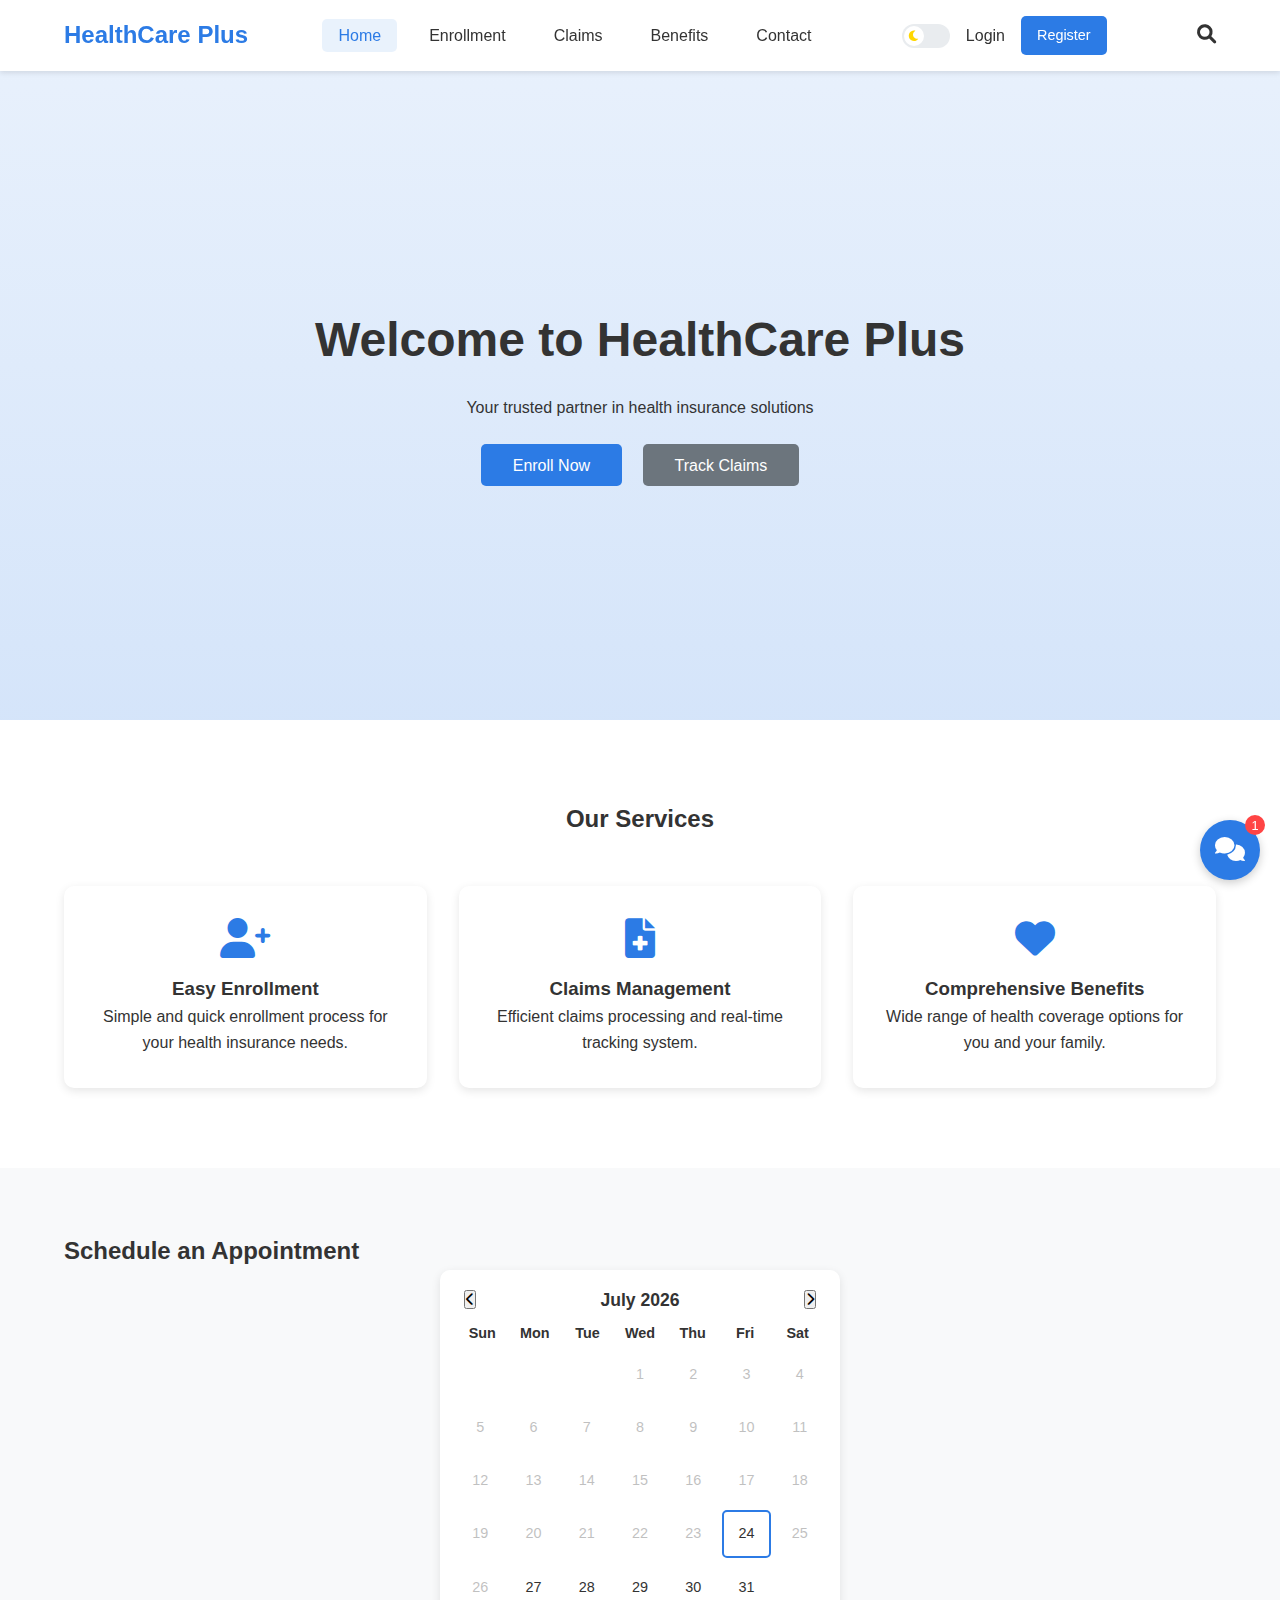
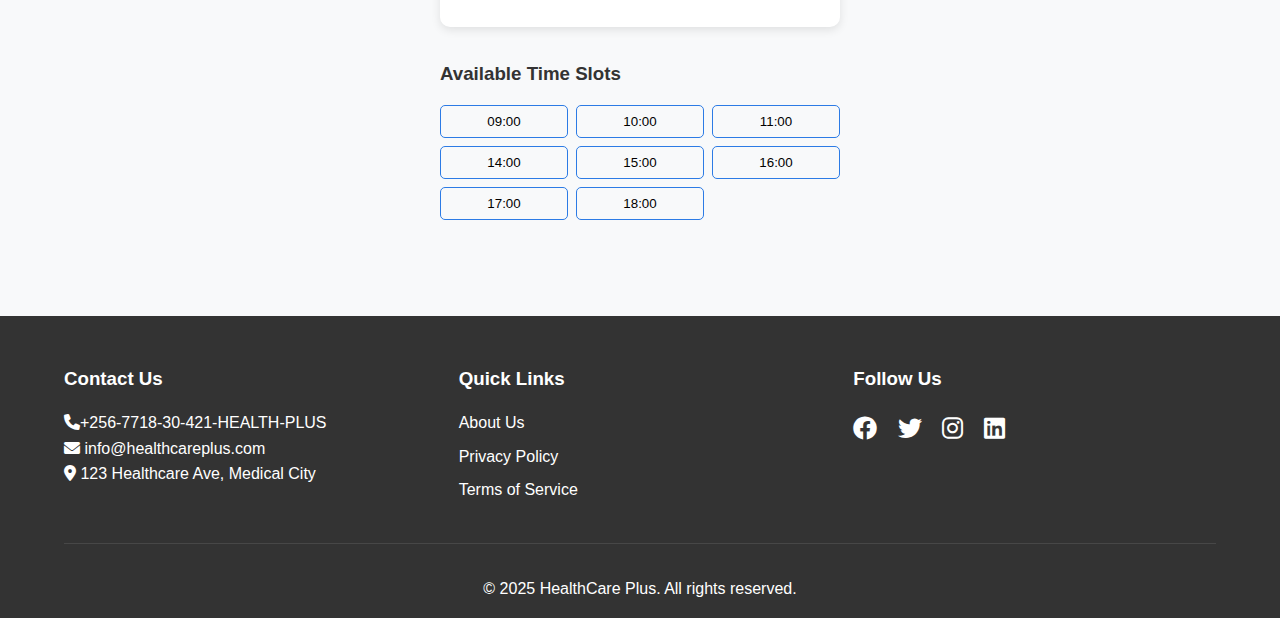
==== commit 09d7dbe3: "Update index.html" ====
--- a/index.html
+++ b/index.html
@@ -141,7 +141,7 @@
             <div class="footer-section">
                 <h3>Contact Us</h3>
                 <p>
-                    <i class="fas fa-phone"></i> 1-800-HEALTH-PLUS<br>
+                    <i class="fas fa-phone"></i>+256-7718-30-421-HEALTH-PLUS<br>
                     <i class="fas fa-envelope"></i> info@healthcareplus.com<br>
                     <i class="fas fa-location-dot"></i> 123 Healthcare Ave, Medical City
                 </p>
--- a/style.css
+++ b/style.css
@@ -1,4 +1,3 @@
-
 /* Reset and Base Styles */
 * {
     margin: 0;
@@ -26,6 +25,7 @@
 
 main {
     flex: 1;
+    padding-top: 80px; /* Account for fixed navbar */
 }
 
 /* Navigation Styles */
@@ -50,20 +50,21 @@
 .nav-links ul {
     display: flex;
     list-style: none;
-}
-
-.nav-links ul li {
-    margin: 0 1rem;
+    gap: 1rem;
 }
 
 .nav-links ul li a {
     text-decoration: none;
     color: var(--text-color);
     transition: var(--transition);
-}
-
-.nav-links ul li a:hover {
+    padding: 0.5rem 1rem;
+    border-radius: 5px;
+}
+
+.nav-links ul li a:hover,
+.nav-links ul li a.active {
     color: var(--primary-color);
+    background-color: rgba(44, 123, 229, 0.1);
 }
 
 /* Auth Button Styles */
@@ -85,7 +86,21 @@
 }
 
 .hamburger {
-    order: 3;
+    display: none;
+    cursor: pointer;
+    padding: 10px;
+    z-index: 1000;
+    background: none;
+    border: none;
+}
+
+.hamburger span {
+    display: block;
+    width: 25px;
+    height: 3px;
+    background-color: var(--primary-color);
+    margin: 5px 0;
+    transition: all 0.3s ease;
 }
 
 .btn-link {
@@ -254,27 +269,72 @@
     border-top: 1px solid rgba(255,255,255,0.1);
 }
 
-/* Responsive Design */
-@media (max-width: 768px) {
-    .nav-links {
-        display: none;
-    }
-    
+/* Mobile Navigation Styles */
+@media screen and (max-width: 768px) {
     .hamburger {
         display: block;
     }
-    
-    .hero-content h1 {
-        font-size: 2rem;
+
+    .nav-links {
+        position: fixed;
+        top: 0;
+        right: -100%;
+        width: 80%;
+        max-width: 300px;
+        height: 100vh;
+        background-color: var(--background-color);
+        padding: 80px 20px 20px;
+        transition: 0.3s ease-in-out;
+        box-shadow: -2px 0 5px rgba(0,0,0,0.1);
+        z-index: 999;
     }
 
-    .auth-buttons {
-        margin-right: 0.5rem;
+    .nav-links.active {
+        right: 0;
     }
-    
-    .auth-buttons .btn {
-        padding: 0.4rem 0.8rem;
-        font-size: 0.8rem;
+
+    .nav-links ul {
+        flex-direction: column;
+        gap: 20px;
+    }
+
+    .nav-links ul li {
+        width: 100%;
+    }
+
+    .nav-links ul li a {
+        display: block;
+        padding: 10px;
+        text-align: left;
+    }
+
+    /* Hamburger Animation */
+    .hamburger.active span:nth-child(1) {
+        transform: rotate(45deg) translate(8px, 8px);
+    }
+
+    .hamburger.active span:nth-child(2) {
+        opacity: 0;
+    }
+
+    .hamburger.active span:nth-child(3) {
+        transform: rotate(-45deg) translate(7px, -7px);
+    }
+
+    /* Overlay */
+    .nav-overlay {
+        display: none;
+        position: fixed;
+        top: 0;
+        left: 0;
+        width: 100%;
+        height: 100%;
+        background-color: rgba(0, 0, 0, 0.5);
+        z-index: 998;
+    }
+
+    .nav-overlay.active {
+        display: block;
     }
 }
 
@@ -1131,84 +1191,60 @@
     color: #666;
 }
 
-/* File Upload Preview Styles */
-.file-preview {
-    display: flex;
-    align-items: center;
-    gap: 1rem;
-    padding: 1rem;
-    background: #f8f9fa;
-    border-radius: 5px;
-    margin-bottom: 0.5rem;
-}
-
-.file-preview img {
-    width: 50px;
-    height: 50px;
-    object-fit: cover;
-    border-radius: 5px;
-}
-
-.file-preview i {
-    font-size: 2rem;
+/* File Upload Styles */
+.file-upload-section {
+    margin: 15px 0;
+}
+
+.file-hint {
+    display: block;
+    font-size: 0.85rem;
+    color: var(--secondary-color);
+    margin-top: 8px;
+}
+
+.file-drop-zone {
+    border: 2px dashed #ccc;
+    border-radius: 8px;
+    padding: 30px 20px;
+    text-align: center;
+    cursor: pointer;
+    transition: all 0.3s ease;
+    background-color: #f8f9fa;
+}
+
+.file-drop-zone:hover,
+.file-drop-zone.dragover {
+    border-color: var(--primary-color);
+    background-color: rgba(44, 123, 229, 0.05);
+}
+
+.file-drop-zone i {
+    font-size: 2.5rem;
     color: var(--primary-color);
-}
-
-.file-preview p {
-    flex: 1;
+    margin-bottom: 15px;
+}
+
+.file-drop-zone p {
     margin: 0;
-}
-
-.remove-file {
-    background: none;
-    border: none;
-    color: #dc3545;
-    font-size: 1.2rem;
-    cursor: pointer;
-}
-
-/* Dark Mode Adjustments */
-body.dark-mode .search-box,
-body.dark-mode .chat-box,
-body.dark-mode .calendar-widget {
-    background: #242424;
-}
-
-body.dark-mode .message p {
-    background: #333;
-    color: white;
-}
-
-body.dark-mode .chat-input input {
-    background: #333;
+    font-size: 1.1rem;
+    color: #666;
+}
+
+/* Dark mode adjustments */
+body.dark-mode .file-drop-zone {
+    background-color: #2a2a2a;
     border-color: #444;
-    color: white;
-}
-
-body.dark-mode .time-slot {
-    background: #242424;
-}
-
-body.dark-mode .notification {
-    background: #242424;
-    color: white;
-}
-
-/* Responsive Adjustments */
-@media (max-width: 768px) {
-    .chat-box {
-        width: 280px;
-        right: -10px;
-    }
-
-    .notification {
-        min-width: 250px;
-    }
-
-    .search-box {
-        width: 90%;
-        padding: 1rem;
-    }
+}
+
+body.dark-mode .file-drop-zone:hover,
+body.dark-mode .file-drop-zone.dragover {
+    background-color: rgba(44, 123, 229, 0.1);
+    border-color: var(--primary-color);
+}
+
+body.dark-mode .file-hint {
+    color: #888;
 }
 
 /* About Page Styles */
@@ -1942,4 +1978,174 @@
     margin-top: 2rem;
     padding-top: 2rem;
     border-top: 1px solid #ddd;
-} 
+}
+
+/* Social Login Styles */
+.auth-divider {
+    text-align: center;
+    margin: 20px 0;
+    position: relative;
+}
+
+.auth-divider::before,
+.auth-divider::after {
+    content: '';
+    position: absolute;
+    top: 50%;
+    width: 45%;
+    height: 1px;
+    background-color: #ddd;
+}
+
+.auth-divider::before {
+    left: 0;
+}
+
+.auth-divider::after {
+    right: 0;
+}
+
+.auth-divider span {
+    background-color: var(--background-color);
+    padding: 0 10px;
+    color: var(--secondary-color);
+    font-size: 0.9rem;
+}
+
+.social-login {
+    margin-bottom: 20px;
+    width: 100%;
+    min-height: 40px;
+    display: block;
+}
+
+.google-btn {
+    min-height: 40px;
+    width: 100%;
+    display: block;
+}
+
+/* Remove any interfering dark mode styles */
+body.dark-mode .google-btn {
+    background-color: transparent !important;
+    border-color: transparent !important;
+}
+
+/* Enrollment Form Styles */
+.radio-group {
+    display: flex;
+    gap: 20px;
+    margin: 10px 0;
+}
+
+.radio-group input[type="radio"] {
+    margin-right: 5px;
+}
+
+/* Plan Selection Styles */
+.plans-grid {
+    display: grid;
+    grid-template-columns: repeat(auto-fit, minmax(280px, 1fr));
+    gap: 20px;
+    margin: 20px 0;
+}
+
+.plan-option {
+    position: relative;
+}
+
+.plan-option input[type="radio"] {
+    position: absolute;
+    opacity: 0;
+}
+
+.plan-card {
+    border: 2px solid #ddd;
+    border-radius: 10px;
+    padding: 20px;
+    cursor: pointer;
+    transition: all 0.3s ease;
+    display: block;
+}
+
+.plan-card.featured {
+    border-color: var(--primary-color);
+    box-shadow: 0 4px 12px rgba(44, 123, 229, 0.1);
+}
+
+.featured-tag {
+    position: absolute;
+    top: -12px;
+    right: 10px;
+    background: var(--primary-color);
+    color: white;
+    padding: 4px 12px;
+    border-radius: 15px;
+    font-size: 0.8rem;
+}
+
+.plan-option input[type="radio"]:checked + .plan-card {
+    border-color: var(--primary-color);
+    box-shadow: 0 4px 12px rgba(44, 123, 229, 0.2);
+}
+
+.plan-header {
+    text-align: center;
+    margin-bottom: 20px;
+}
+
+.plan-header .price {
+    font-size: 1.5rem;
+    color: var(--primary-color);
+    font-weight: bold;
+}
+
+.plan-features ul {
+    list-style: none;
+    padding: 0;
+}
+
+.plan-features li {
+    margin: 10px 0;
+    display: flex;
+    align-items: center;
+    gap: 10px;
+}
+
+.plan-features i {
+    color: var(--primary-color);
+}
+
+/* Review & Payment Styles */
+.review-section {
+    background: #f8f9fa;
+    padding: 20px;
+    border-radius: 10px;
+    margin-bottom: 30px;
+}
+
+.payment-section {
+    margin-bottom: 30px;
+}
+
+.form-row {
+    display: grid;
+    grid-template-columns: 1fr 1fr;
+    gap: 20px;
+}
+
+.terms-section {
+    margin-top: 20px;
+    padding-top: 20px;
+    border-top: 1px solid #ddd;
+}
+
+/* Dark Mode Adjustments */
+body.dark-mode .plan-card {
+    background: #2a2a2a;
+    border-color: #444;
+}
+
+body.dark-mode .review-section {
+    background: #2a2a2a;
+}
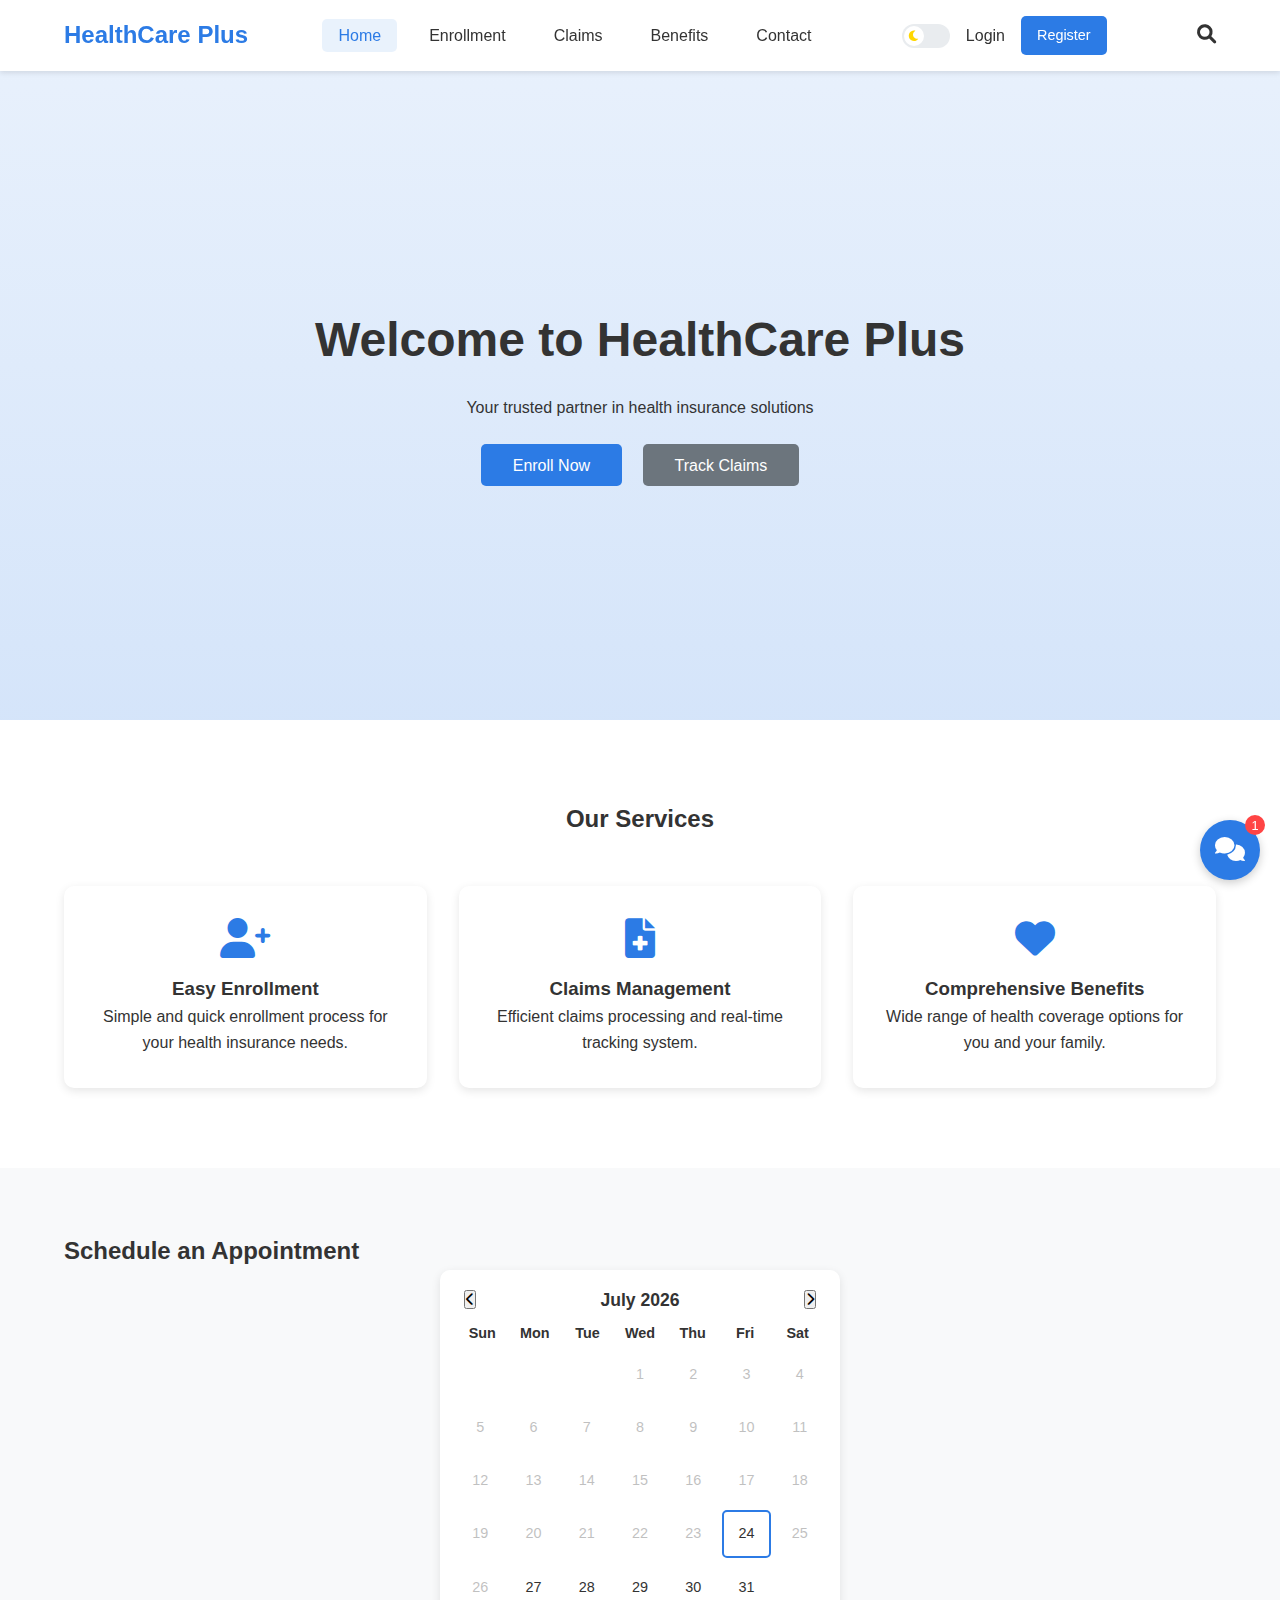
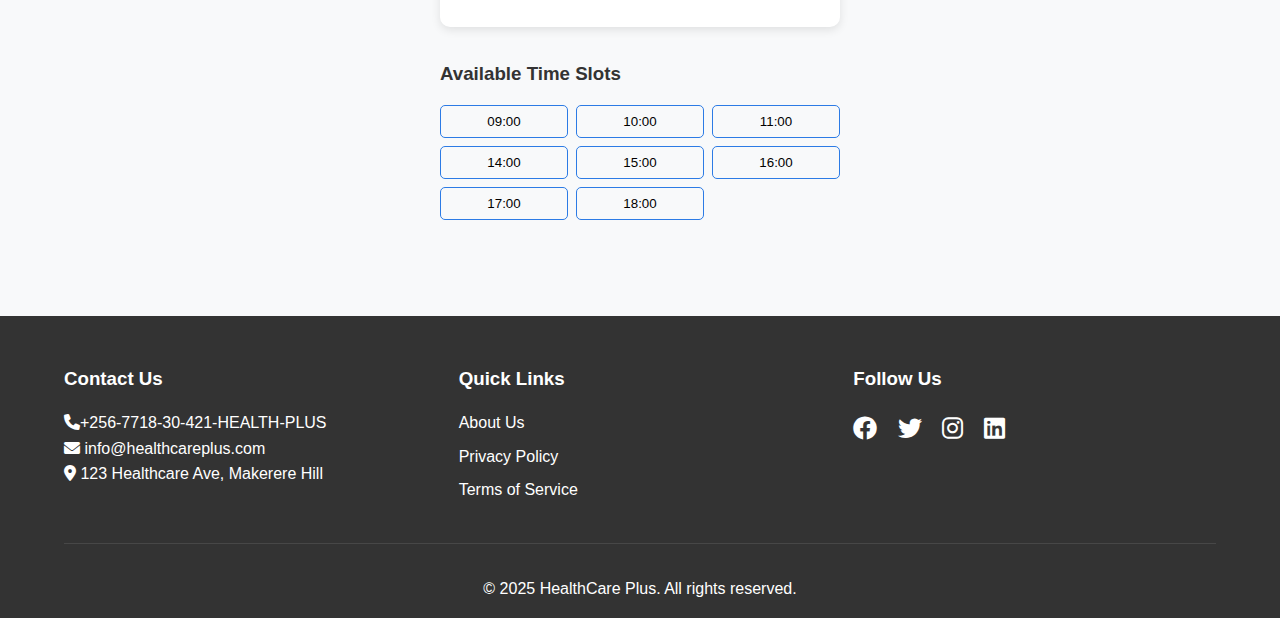
==== commit 92d4394a: "Update index.html" ====
--- a/index.html
+++ b/index.html
@@ -143,7 +143,7 @@
                 <p>
                     <i class="fas fa-phone"></i>+256-7718-30-421-HEALTH-PLUS<br>
                     <i class="fas fa-envelope"></i> info@healthcareplus.com<br>
-                    <i class="fas fa-location-dot"></i> 123 Healthcare Ave, Medical City
+                    <i class="fas fa-location-dot"></i> 123 Healthcare Ave, Makerere Hill
                 </p>
             </div>
             <div class="footer-section">
